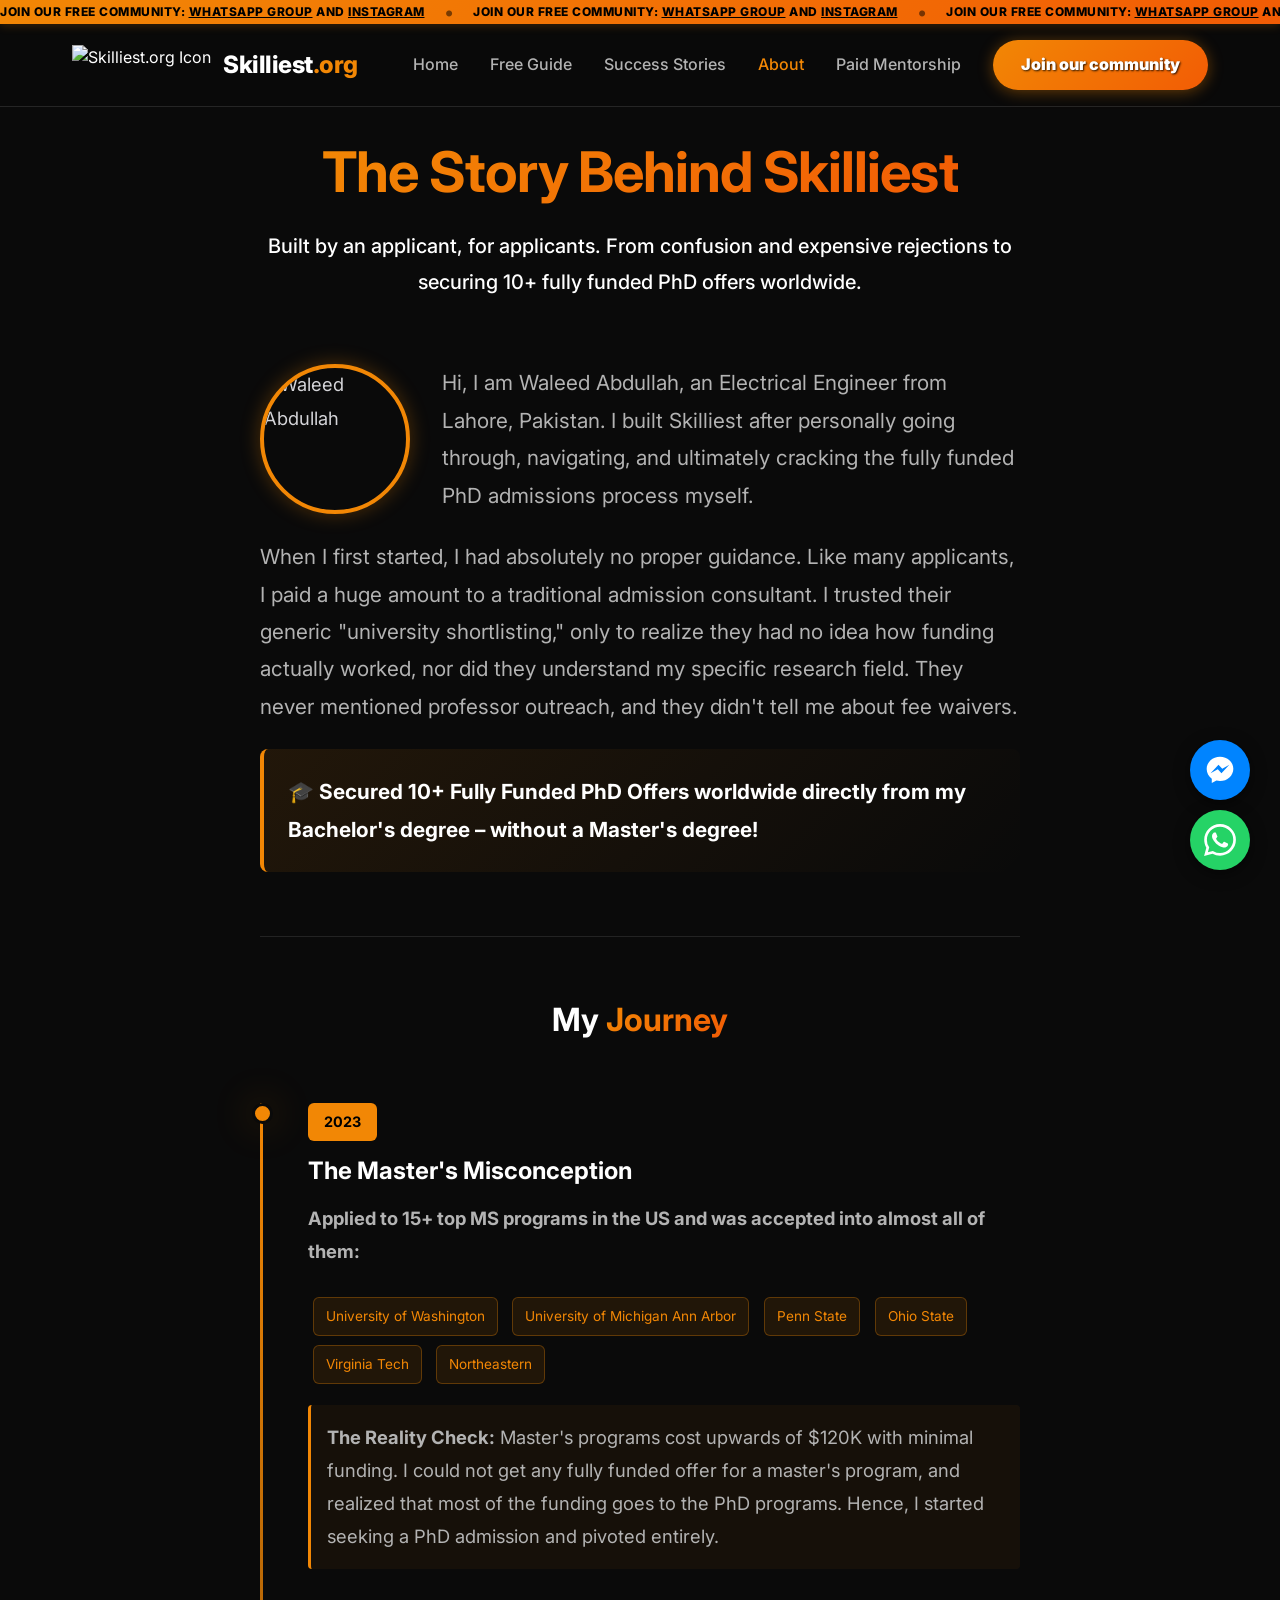
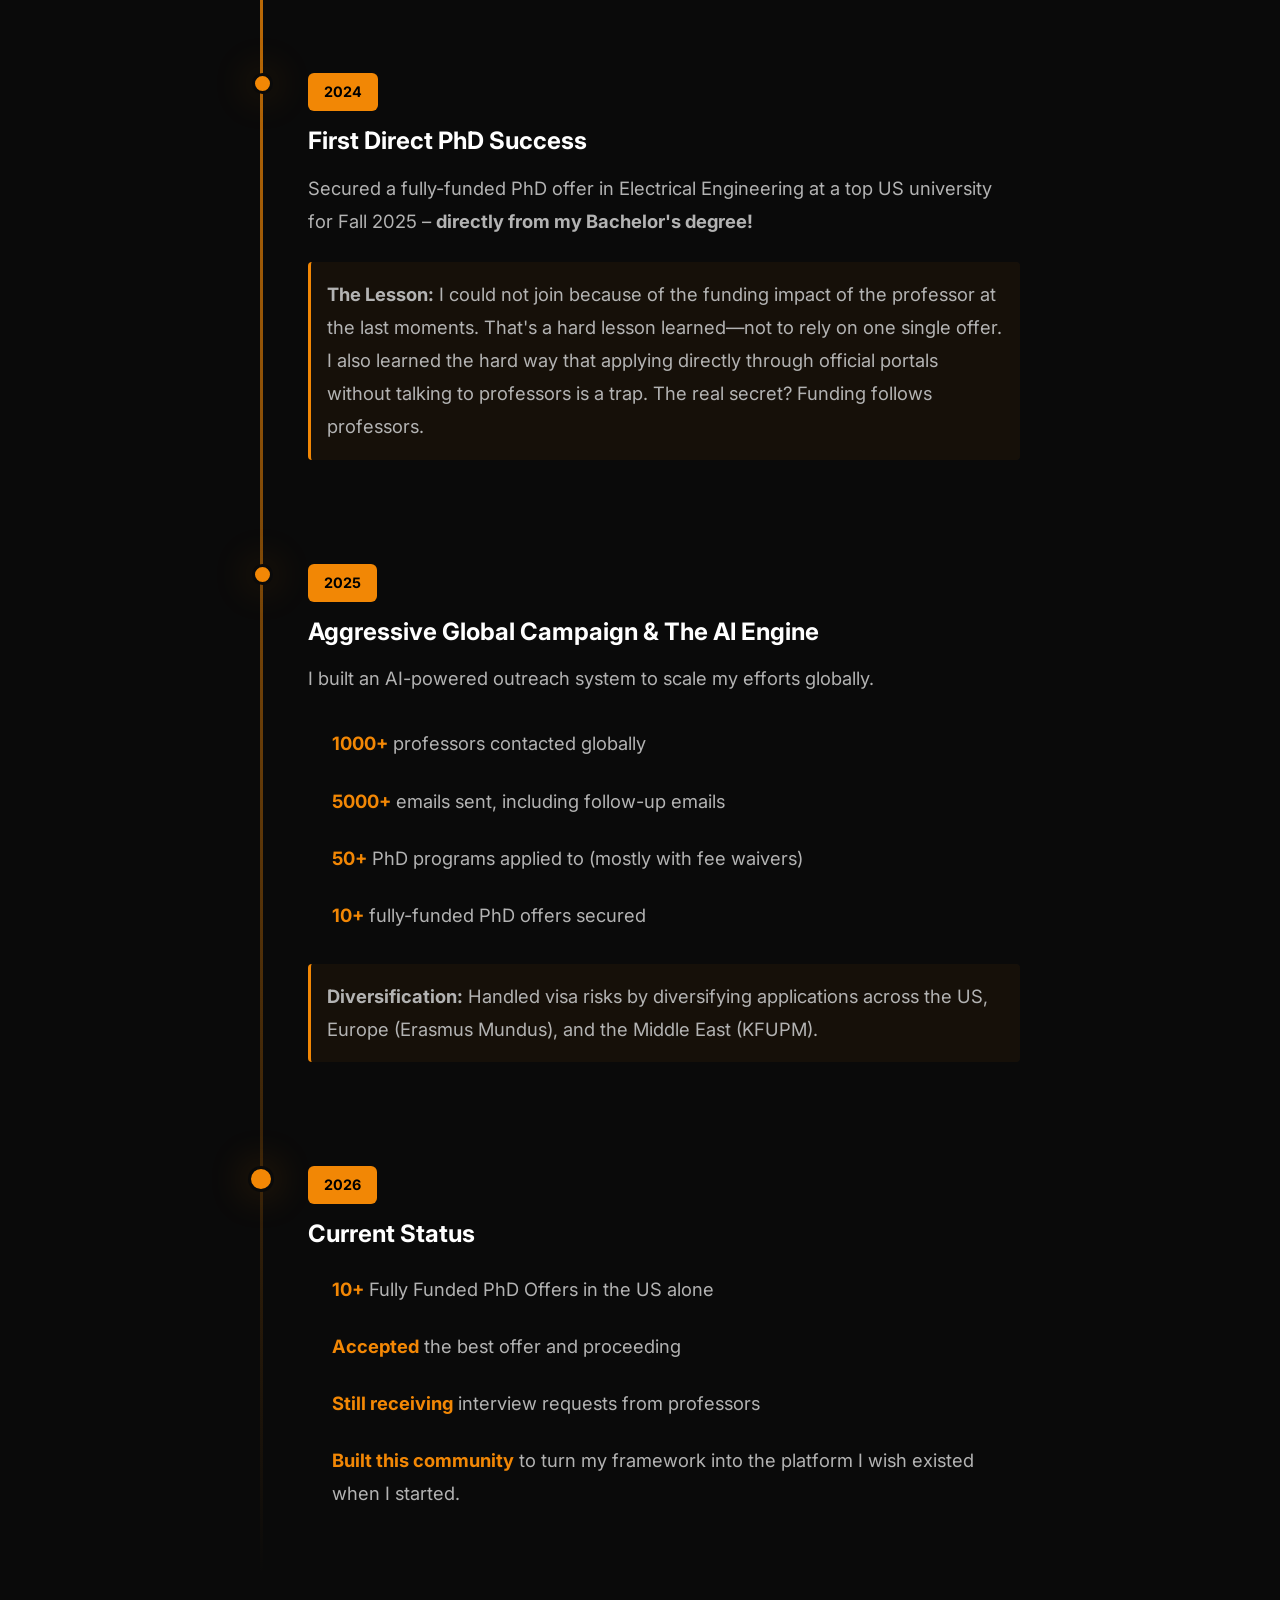
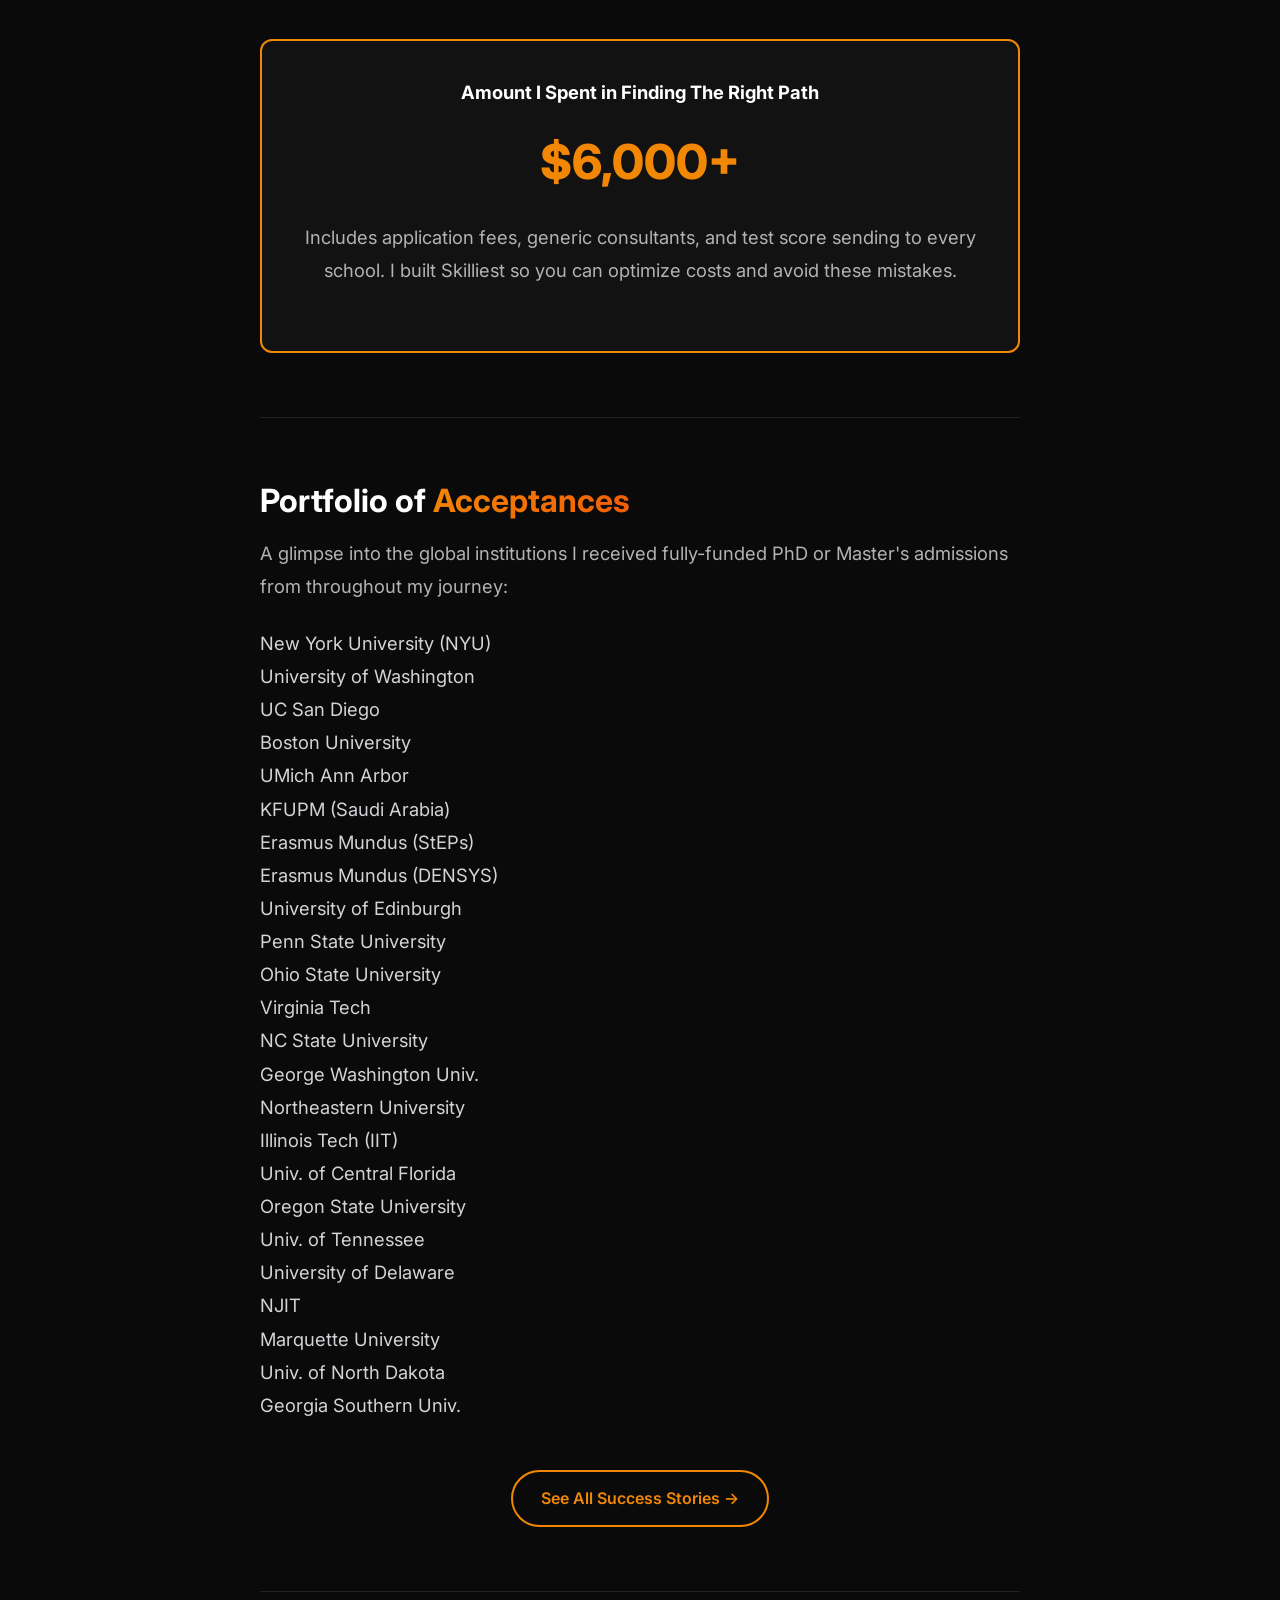
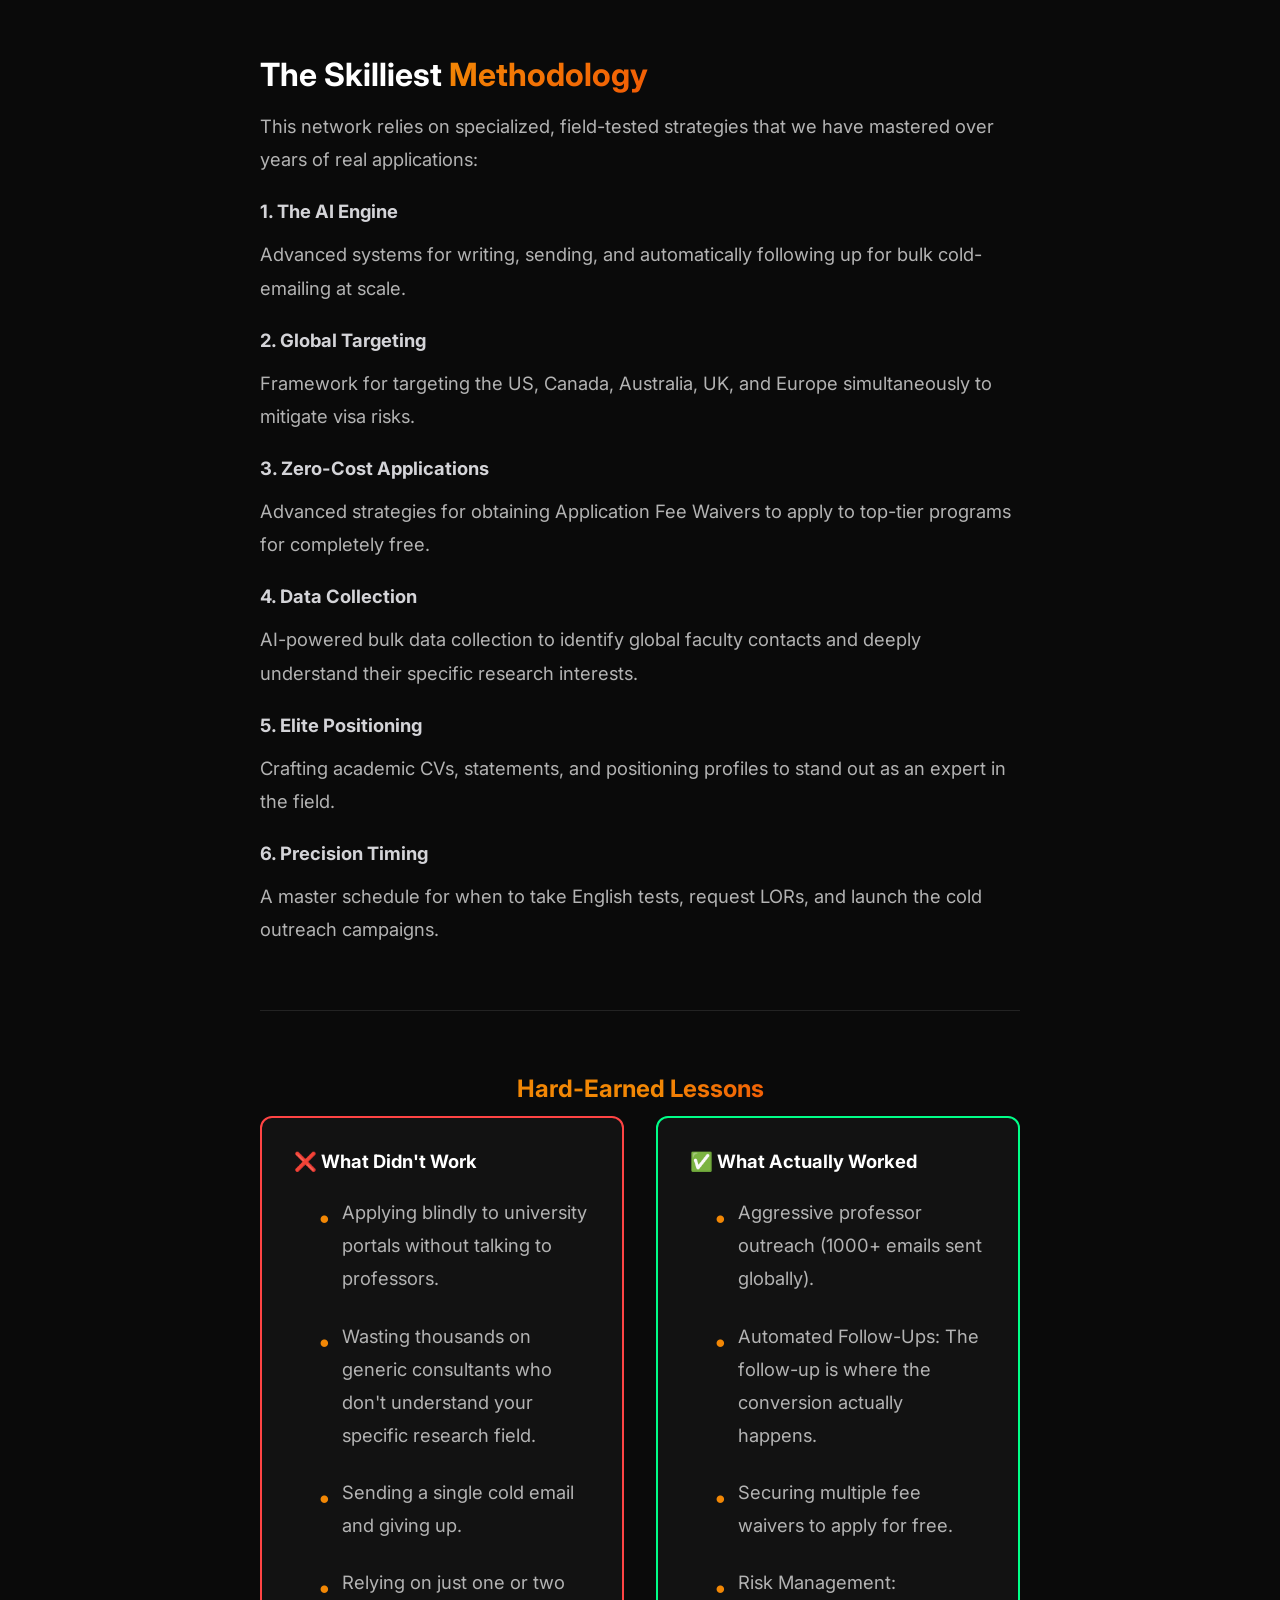
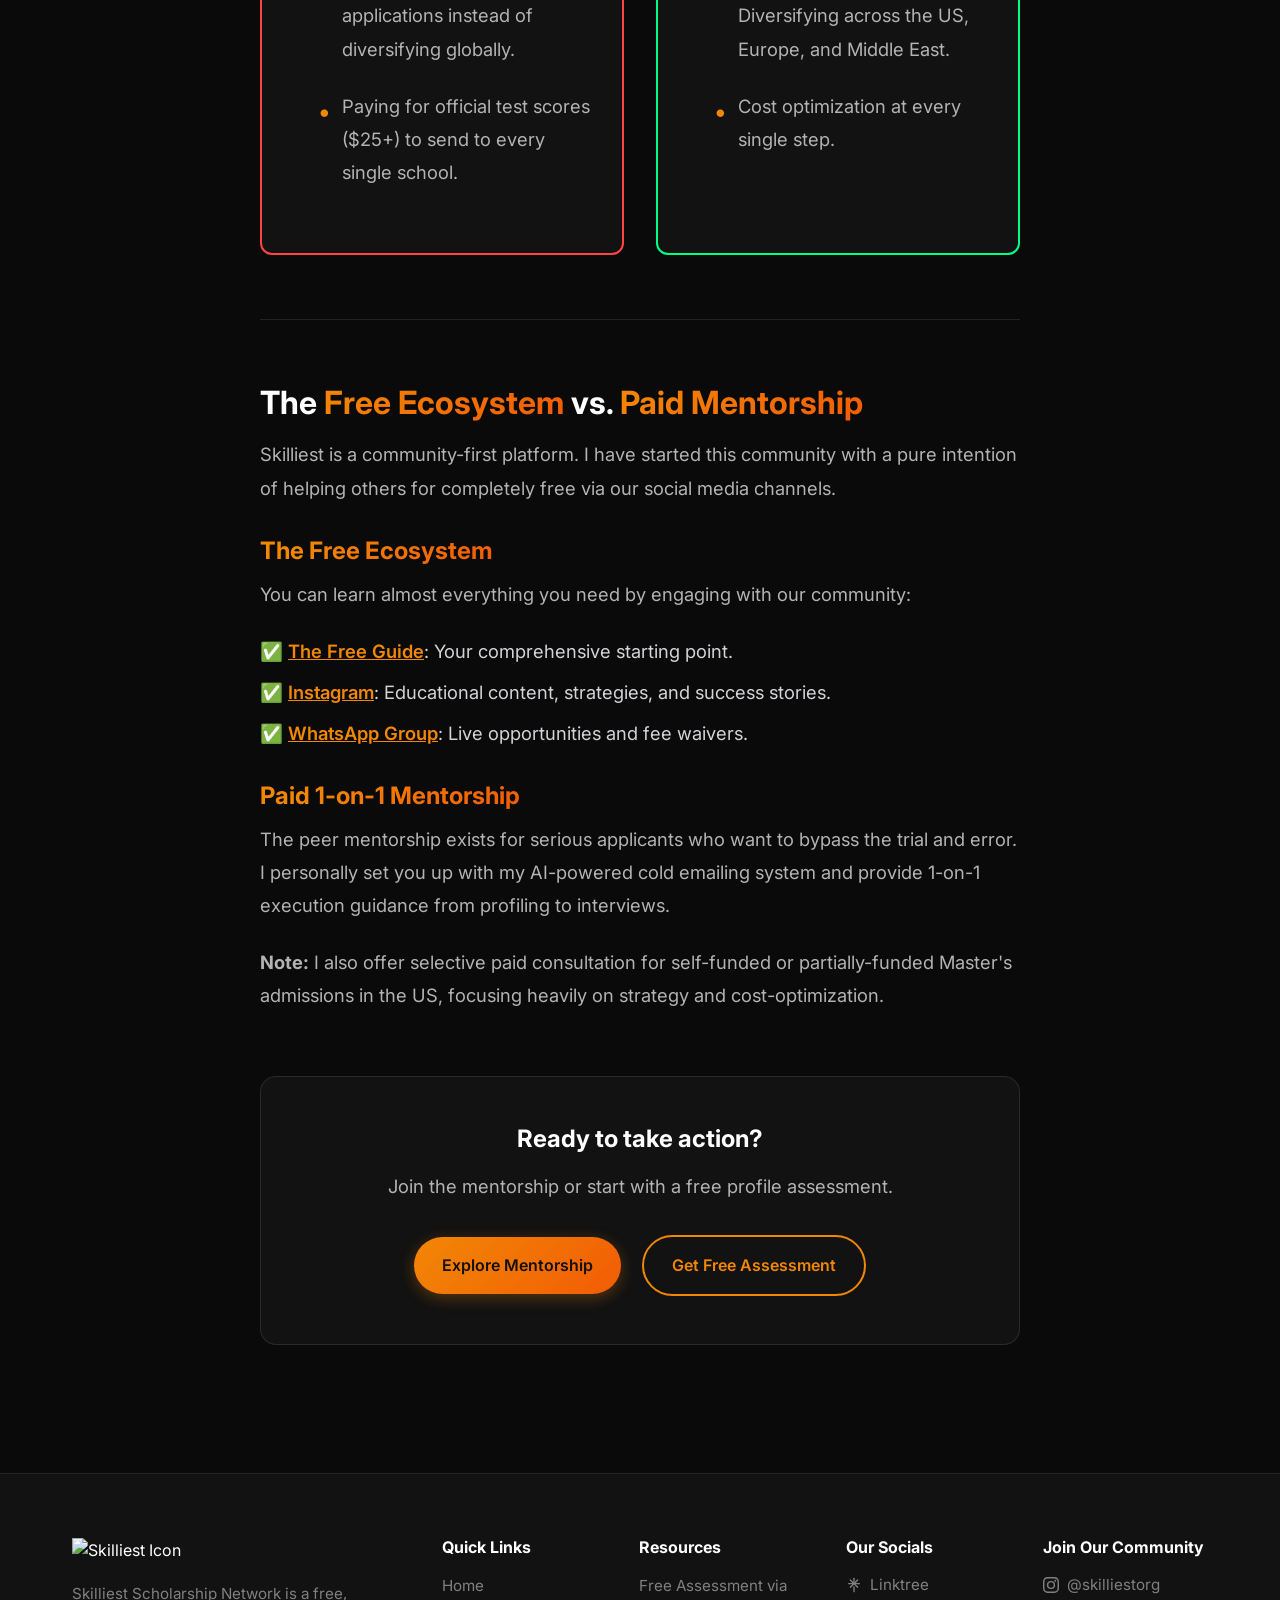
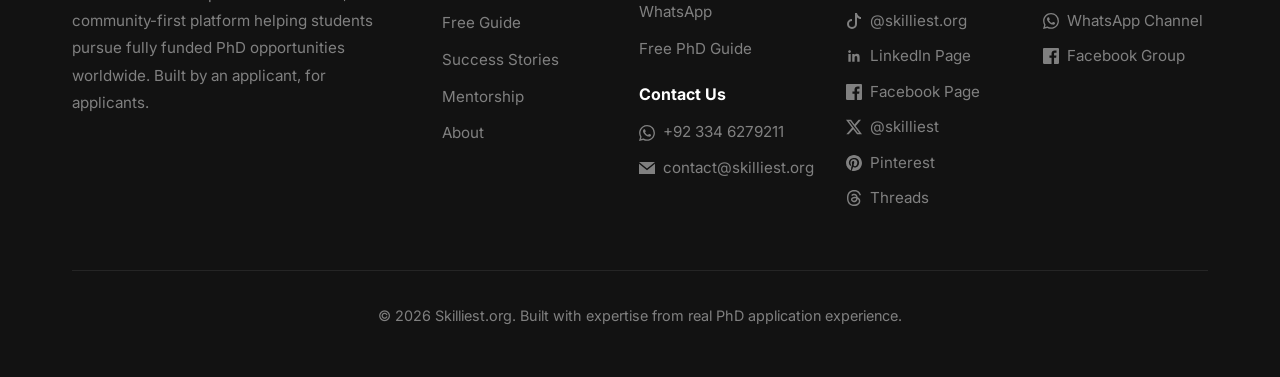
==== about.html @ d782d096 "Add files via upload" ====
﻿<!DOCTYPE html>
<html lang="en">

<head>
    <meta charset="UTF-8">
    <meta name="viewport" content="width=device-width, initial-scale=1.0">
    <meta name="description"
        content="The story behind Skilliest.org - Pakistan's #1 Free Community-First Platform for Fully Funded PhD Admissions.">
    <title>About Skilliest.org & Waleed Abdullah</title>
    <link rel="icon" type="image/png"
        href="https://res.cloudinary.com/dczbqmwzy/image/upload/v1770860254/png-logo-Icon-only-or-favicon-144x144-pixels_n61o7b.png">
    <link rel="stylesheet" href="style.css">
    <link rel="preconnect" href="https://fonts.googleapis.com">
    <link rel="preconnect" href="https://fonts.gstatic.com" crossorigin>
    <link href="https://fonts.googleapis.com/css2?family=Inter:wght@300;400;500;600;700;800&display=swap"
        rel="stylesheet">
</head>

<body>

    <div class="top-ticker">
        <div class="ticker-track">
            <div class="ticker-text">
                <span>Join our free community: <a href="https://chat.whatsapp.com/Lod19LJ96sOCDw7mRQlK85?mode=gi_t"
                        target="_blank" rel="noopener noreferrer" style="text-decoration: underline;">WhatsApp group</a>
                    and <a href="https://instagram.com/skilliestorg" target="_blank" rel="noopener noreferrer"
                        style="text-decoration: underline;">Instagram</a></span>
                <span class="separator">•</span>
            </div>
            <div class="ticker-text">
                <span>Join our free community: <a href="https://chat.whatsapp.com/Lod19LJ96sOCDw7mRQlK85?mode=gi_t"
                        target="_blank" rel="noopener noreferrer" style="text-decoration: underline;">WhatsApp group</a>
                    and <a href="https://instagram.com/skilliestorg" target="_blank" rel="noopener noreferrer"
                        style="text-decoration: underline;">Instagram</a></span>
                <span class="separator">•</span>
            </div>
            <div class="ticker-text">
                <span>Join our free community: <a href="https://chat.whatsapp.com/Lod19LJ96sOCDw7mRQlK85?mode=gi_t"
                        target="_blank" rel="noopener noreferrer" style="text-decoration: underline;">WhatsApp group</a>
                    and <a href="https://instagram.com/skilliestorg" target="_blank" rel="noopener noreferrer"
                        style="text-decoration: underline;">Instagram</a></span>
                <span class="separator">•</span>
            </div>
            <div class="ticker-text">
                <span>Join our free community: <a href="https://chat.whatsapp.com/Lod19LJ96sOCDw7mRQlK85?mode=gi_t"
                        target="_blank" rel="noopener noreferrer" style="text-decoration: underline;">WhatsApp group</a>
                    and <a href="https://instagram.com/skilliestorg" target="_blank" rel="noopener noreferrer"
                        style="text-decoration: underline;">Instagram</a></span>
                <span class="separator">•</span>
            </div>
        </div>
    </div>

    <nav class="navbar">
        <div class="container nav-container">
            <a href="index.html" class="logo-link">
                <img src="https://res.cloudinary.com/dczbqmwzy/image/upload/v1770860254/png-logo-Icon-only-or-favicon-144x144-pixels_n61o7b.png"
                    alt="Skilliest.org Icon" class="nav-logo-icon">
                <span class="logo-text">Skilliest<span class="logo-highlight">.org</span></span>
            </a>
            <div class="nav-links">
                <a href="index.html">Home</a>
                <a href="guide.html">Free Guide</a>
                <a href="success-stories.html">Success Stories</a>
                <a href="about.html" style="color: var(--primary-orange);">About</a>
                <a href="mentorship.html">Paid Mentorship</a>
                <a href="index.html#what-is-skilliest" class="btn-nav">Join our community</a>
            </div>
            <div class="mobile-menu-btn" id="mobileMenuBtn">
                <span></span>
                <span></span>
                <span></span>
            </div>
        </div>
    </nav>

    <div class="mobile-menu" id="mobileMenu">
        <a href="index.html">Home</a>
        <a href="guide.html">Free Guide</a>
        <a href="success-stories.html">Success Stories</a>
        <a href="about.html" style="color: var(--primary-orange);">About</a>
        <a href="mentorship.html">Paid Mentorship</a>
        <a href="index.html#what-is-skilliest" class="btn-primary"
            style="color: #fff; text-shadow: 1px 1px 2px rgba(0,0,0,0.8);">Join our community</a>
    </div>

    <main class="blog-layout">
        <div style="text-align: center; margin-bottom: 4rem;">
            <h1><span class="highlight-gradient">The Story Behind Skilliest</span></h1>
            <p style="font-size: 1.25rem; font-weight: 500; color: #fff; max-width: 800px; margin: 0 auto;">
                Built by an applicant, for applicants. From confusion and expensive rejections to securing 10+ fully
                funded PhD offers worldwide.
            </p>
        </div>

        <div class="founder-intro" style="display: block;">
            <div style="text-align: left; max-width: 1000px; margin: 0 auto;">
                <img src="https://res.cloudinary.com/dczbqmwzy/image/upload/v1770979446/Waleed_DPPP_iycg42.jpg"
                    alt="Waleed Abdullah"
                    style="float: left; width: 150px; height: 150px; border-radius: 50%; object-fit: cover; border: 4px solid var(--primary-orange); margin-right: 2rem; margin-bottom: 1rem; box-shadow: 0 0 20px rgba(242, 135, 5, 0.3);">
                <p class="lead-text" style="margin-top: 0;">
                    Hi, I am Waleed Abdullah, an Electrical Engineer from Lahore, Pakistan. I built Skilliest after
                    personally going through, navigating, and ultimately cracking the fully funded PhD admissions
                    process myself.
                </p>
                <div style="clear: both;"></div>
                <p class="lead-text">
                    When I first started, I had absolutely no proper guidance. Like many applicants, I paid a huge
                    amount to a traditional admission consultant. I trusted their generic "university shortlisting,"
                    only to realize they had no idea how funding actually worked, nor did they understand my specific
                    research field. They never mentioned professor outreach, and they didn't tell me about fee waivers.
                </p>
                <p class="lead-text highlight-box">
                    <strong>🎓 Secured 10+ Fully Funded PhD Offers worldwide directly from my Bachelor's degree –
                        without a Master's degree!</strong>
                </p>
            </div>
        </div>

        <hr style="border: 0; height: 1px; background: rgba(255,255,255,0.1); margin: 4rem 0;">

        <div class="founder-journey">
            <h2 style="text-align: center; margin-bottom: 3rem;">My <span class="highlight-gradient">Journey</span></h2>
            <div class="timeline">
                <div class="timeline-item">
                    <div class="timeline-year">2023</div>
                    <div class="timeline-content">
                        <h4>The Master's Misconception</h4>
                        <p><strong>Applied to 15+ top MS programs in the US and was accepted into almost all of
                                them:</strong></p>
                        <div style="margin: 1rem 0;">
                            <span class="achievement-badge">University of Washington</span>
                            <span class="achievement-badge">University of Michigan Ann Arbor</span>
                            <span class="achievement-badge">Penn State</span>
                            <span class="achievement-badge">Ohio State</span>
                            <span class="achievement-badge">Virginia Tech</span>
                            <span class="achievement-badge">Northeastern</span>
                        </div>
                        <p class="timeline-insight"><strong>The Reality Check:</strong> Master's programs cost upwards
                            of $120K with minimal funding. I could not get any fully funded offer for a master's
                            program, and realized that most of the funding goes to the PhD programs. Hence, I started
                            seeking a PhD admission and pivoted entirely.</p>
                    </div>
                </div>

                <div class="timeline-item">
                    <div class="timeline-year">2024</div>
                    <div class="timeline-content">
                        <h4>First Direct PhD Success</h4>
                        <p>Secured a fully-funded PhD offer in Electrical Engineering at a top US university for Fall
                            2025 – <strong>directly from my Bachelor's degree!</strong></p>
                        <p class="timeline-insight"><strong>The Lesson:</strong> I could not join because of the funding
                            impact of the professor at the last moments. That's a hard lesson learned—not to rely on one
                            single offer. I also learned the hard way that applying directly through official portals
                            without talking to professors is a trap. The real secret? Funding follows professors.</p>
                    </div>
                </div>

                <div class="timeline-item">
                    <div class="timeline-year">2025</div>
                    <div class="timeline-content">
                        <h4>Aggressive Global Campaign & The AI Engine</h4>
                        <p>I built an AI-powered outreach system to scale my efforts globally.</p>
                        <ul class="stats-list">
                            <li><strong>1000+</strong> professors contacted globally</li>
                            <li><strong>5000+</strong> emails sent, including follow-up emails</li>
                            <li><strong>50+</strong> PhD programs applied to (mostly with fee waivers)</li>
                            <li><strong>10+</strong> fully-funded PhD offers secured</li>
                        </ul>
                        <p class="timeline-insight"><strong>Diversification:</strong> Handled visa risks by diversifying
                            applications across the US, Europe (Erasmus Mundus), and the Middle East (KFUPM).</p>
                    </div>
                </div>

                <div class="timeline-item current">
                    <div class="timeline-year">2026</div>
                    <div class="timeline-content">
                        <h4>Current Status</h4>
                        <ul class="stats-list">
                            <li><strong>10+</strong> Fully Funded PhD Offers in the US alone</li>
                            <li><strong>Accepted</strong> the best offer and proceeding</li>
                            <li><strong>Still receiving</strong> interview requests from professors</li>
                            <li><strong>Built this community</strong> to turn my framework into the platform I wish
                                existed
                                when I started.</li>
                        </ul>
                    </div>
                </div>
            </div>

            <div class="founder-investment">
                <div class="investment-box">
                    <h4>Amount I Spent in Finding The Right Path</h4>
                    <div class="investment-amount">$6,000+</div>
                    <p>Includes application fees, generic consultants, and test score sending to every school. I built
                        Skilliest so you can optimize costs and avoid these mistakes.</p>
                </div>
            </div>
        </div>

        <hr style="border: 0; height: 1px; background: rgba(255,255,255,0.1); margin: 4rem 0;">

        <h2>Portfolio of <span class="highlight-gradient">Acceptances</span></h2>
        <p>A glimpse into the global institutions I received fully-funded PhD or Master's admissions from throughout my
            journey:</p>
        <div class="acceptances-grid">
            <div class="acceptance-item">New York University (NYU)</div>
            <div class="acceptance-item">University of Washington</div>
            <div class="acceptance-item">UC San Diego</div>
            <div class="acceptance-item">Boston University</div>
            <div class="acceptance-item">UMich Ann Arbor</div>
            <div class="acceptance-item">KFUPM (Saudi Arabia)</div>
            <div class="acceptance-item">Erasmus Mundus (StEPs)</div>
            <div class="acceptance-item">Erasmus Mundus (DENSYS)</div>
            <div class="acceptance-item">University of Edinburgh</div>
            <div class="acceptance-item">Penn State University</div>
            <div class="acceptance-item">Ohio State University</div>
            <div class="acceptance-item">Virginia Tech</div>
            <div class="acceptance-item">NC State University</div>
            <div class="acceptance-item">George Washington Univ.</div>
            <div class="acceptance-item">Northeastern University</div>
            <div class="acceptance-item">Illinois Tech (IIT)</div>
            <div class="acceptance-item">Univ. of Central Florida</div>
            <div class="acceptance-item">Oregon State University</div>
            <div class="acceptance-item">Univ. of Tennessee</div>
            <div class="acceptance-item">University of Delaware</div>
            <div class="acceptance-item">NJIT</div>
            <div class="acceptance-item">Marquette University</div>
            <div class="acceptance-item">Univ. of North Dakota</div>
            <div class="acceptance-item">Georgia Southern Univ.</div>
        </div>
        <div style="text-align: center; margin-top: 3rem;">
            <a href="success-stories.html" class="btn-secondary btn-large">See All Success Stories &rarr;</a>
        </div>

        <hr style="border: 0; height: 1px; background: rgba(255,255,255,0.1); margin: 4rem 0;">

        <h2>The Skilliest <span class="highlight-gradient">Methodology</span></h2>
        <p>This network relies on specialized, field-tested strategies that we have mastered over years of real
            applications:</p>

        <div class="methodology-grid">
            <div class="method-card">
                <h4>1. The AI Engine</h4>
                <p>Advanced systems for writing, sending, and automatically following up for bulk cold-emailing at
                    scale.</p>
            </div>
            <div class="method-card">
                <h4>2. Global Targeting</h4>
                <p>Framework for targeting the US, Canada, Australia, UK, and Europe simultaneously to mitigate visa
                    risks.</p>
            </div>
            <div class="method-card">
                <h4>3. Zero-Cost Applications</h4>
                <p>Advanced strategies for obtaining Application Fee Waivers to apply to top-tier programs for
                    completely free.</p>
            </div>
            <div class="method-card">
                <h4>4. Data Collection</h4>
                <p>AI-powered bulk data collection to identify global faculty contacts and deeply understand their
                    specific research interests.</p>
            </div>
            <div class="method-card">
                <h4>5. Elite Positioning</h4>
                <p>Crafting academic CVs, statements, and positioning profiles to stand out as an expert in the field.
                </p>
            </div>
            <div class="method-card">
                <h4>6. Precision Timing</h4>
                <p>A master schedule for when to take English tests, request LORs, and launch the cold outreach
                    campaigns.</p>
            </div>
        </div>

        <hr style="border: 0; height: 1px; background: rgba(255,255,255,0.1); margin: 4rem 0;">

        <div class="founder-lessons">
            <h3>Hard-Earned <span class="highlight-gradient">Lessons</span></h3>
            <div class="lesson-grid">
                <div class="lesson-card">
                    <h4>❌ What Didn't Work</h4>
                    <ul>
                        <li>Applying blindly to university portals without talking to professors.</li>
                        <li>Wasting thousands on generic consultants who don't understand your specific research field.
                        </li>
                        <li>Sending a single cold email and giving up.</li>
                        <li>Relying on just one or two applications instead of diversifying globally.</li>
                        <li>Paying for official test scores ($25+) to send to every single school.</li>
                    </ul>
                </div>
                <div class="lesson-card success">
                    <h4>✅ What Actually Worked</h4>
                    <ul>
                        <li>Aggressive professor outreach (1000+ emails sent globally).</li>
                        <li>Automated Follow-Ups: The follow-up is where the conversion actually happens.</li>
                        <li>Securing multiple fee waivers to apply for free.</li>
                        <li>Risk Management: Diversifying across the US, Europe, and Middle East.</li>
                        <li>Cost optimization at every single step.</li>
                    </ul>
                </div>
            </div>
        </div>

        <hr style="border: 0; height: 1px; background: rgba(255,255,255,0.1); margin: 4rem 0;">

        <h2>The <span class="highlight-gradient">Free Ecosystem</span> vs. <span class="highlight-gradient">Paid
                Mentorship</span></h2>
        <p>Skilliest is a community-first platform. I have started this community with a pure intention of helping
            others for completely free via our social media channels.</p>

        <div style="margin-top: 2rem;">
            <h3>The <span class="highlight-gradient">Free Ecosystem</span></h3>
            <p>You can learn almost everything you need by engaging with our community:</p>
            <ul style="list-style: none; margin-bottom: 2rem; padding-left: 0;">
                <li style="margin-bottom: 0.5rem;">✅ <a href="guide.html" class="bullet-link">The Free Guide</a>: Your
                    comprehensive starting point.</li>
                <li style="margin-bottom: 0.5rem;">✅ <a href="https://instagram.com/skilliestorg" target="_blank"
                        class="bullet-link">Instagram</a>: Educational content, strategies, and success stories.</li>
                <li style="margin-bottom: 0.5rem;">✅ <a
                        href="https://chat.whatsapp.com/Lod19LJ96sOCDw7mRQlK85?mode=gi_t" target="_blank"
                        class="bullet-link">WhatsApp Group</a>: Live opportunities and fee waivers.</li>
            </ul>


            <h3>Paid <span class="highlight-gradient">1-on-1 Mentorship</span></h3>
            <p>The peer mentorship exists for serious applicants who want to bypass the trial and error. I personally
                set you up with my AI-powered cold emailing system and provide 1-on-1 execution guidance from profiling
                to interviews.</p>
            <p><strong>Note:</strong> I also offer selective paid consultation for self-funded or partially-funded
                Master's admissions in the US, focusing heavily on strategy and cost-optimization.</p>
        </div>

        <div class="blog-cta-box"
            style="text-align: center; margin-top: 4rem; padding: 3rem; background: var(--bg-card); border-radius: 16px; border: 1px solid rgba(255,255,255,0.1);">
            <h3 style="margin-bottom: 1rem;">Ready to take action?</h3>
            <p style="margin-bottom: 2rem; color: var(--text-secondary);">Join the mentorship or start with a free
                profile assessment.</p>
            <div>
                <a href="mentorship.html" class="btn-primary" style="margin-right: 1rem; padding: 14px 28px;">Explore
                    Mentorship</a>
                <a href="https://api.whatsapp.com/send/?phone=923346279211" target="_blank" class="btn-secondary"
                    style="padding: 14px 28px;">Get Free Assessment</a>
            </div>
        </div>
    </main>

    <footer class="footer">
        <div class="container">
            <div class="footer-content">
                <div class="footer-brand">
                    <img src="https://res.cloudinary.com/dczbqmwzy/image/upload/v1770860256/PNG-logo-icon-only-8000x8000_pixels_qpnney.png"
                        alt="Skilliest Icon" class="footer-logo-icon">
                    <p>Skilliest Scholarship Network is a free, community-first platform helping students pursue fully
                        funded PhD opportunities worldwide. Built by an applicant, for applicants.</p>
                </div>
                <div class="footer-links">
                    <div class="footer-column">
                        <h4>Quick Links</h4>
                        <ul>
                            <li><a href="index.html">Home</a></li>
                            <li><a href="guide.html">Free Guide</a></li>
                            <li><a href="success-stories.html">Success Stories</a></li>
                            <li><a href="mentorship.html">Mentorship</a></li>
                            <li><a href="about.html">About</a></li>
                        </ul>
                    </div>
                    <div class="footer-column">
                        <h4>Resources</h4>
                        <ul>
                            <li><a href="https://api.whatsapp.com/send/?phone=923346279211" target="_blank">Free
                                    Assessment via WhatsApp</a></li>
                            <li><a href="guide.html">Free PhD Guide</a></li>
                        </ul>

                        <h4 id="contact" style="margin-top: 1.5rem;">Contact Us</h4>
                        <ul class="social-text-links">
                            <li><a href="https://api.whatsapp.com/send/?phone=923346279211" target="_blank"><svg
                                        viewBox="0 0 24 24" width="16" height="16" fill="currentColor">
                                        <path
                                            d="M17.472 14.382c-.297-.149-1.758-.867-2.03-.967-.273-.099-.471-.148-.67.15-.197.297-.767.966-.94 1.164-.173.199-.347.223-.644.075-.297-.15-1.255-.463-2.39-1.475-.883-.788-1.48-1.761-1.653-2.059-.173-.297-.018-.458.13-.606.134-.133.298-.347.446-.52.149-.174.198-.298.298-.497.099-.198.05-.371-.025-.52-.075-.149-.669-1.612-.916-2.207-.242-.579-.487-.5-.669-.51-.173-.008-.371-.01-.57-.01-.198 0-.52.074-.792.372-.272.297-1.04 1.016-1.04 2.479 0 1.462 1.065 2.875 1.213 3.074.149.198 2.096 3.2 5.077 4.487.709.306 1.262.489 1.694.625.712.227 1.36.195 1.871.118.571-.085 1.758-.719 2.006-1.413.248-.694.248-1.289.173-1.413-.074-.124-.272-.198-.57-.347m-5.421 7.403h-.004a9.87 9.87 0 01-5.031-1.378l-.361-.214-3.741.982.998-3.648-.235-.374a9.86 9.86 0 01-1.51-5.26c.001-5.45 4.436-9.884 9.888-9.884 2.64 0 5.122 1.03 6.988 2.898a9.825 9.825 0 012.893 6.994c-.003 5.45-4.437 9.884-9.885 9.884m8.413-18.297A11.815 11.815 0 0012.05 0C5.495 0 .16 5.335.157 11.892c0 2.096.547 4.142 1.588 5.945L.057 24l6.305-1.654a11.882 11.882 0 005.683 1.448h.005c6.554 0 11.89-5.335 11.893-11.893a11.821 11.821 0 00-3.48-8.413Z" />
                                    </svg>+92 334 6279211</a></li>
                            <li><a href="mailto:contact@skilliest.org"><svg viewBox="0 0 24 24" width="16" height="16"
                                        fill="currentColor">
                                        <path
                                            d="M12 12.713l-11.985-9.713h23.97l-11.985 9.713zm0 2.574l-12-9.725v15.438h24v-15.438l-12 9.725z" />
                                    </svg> contact@skilliest.org</a></li>
                        </ul>
                    </div>
                    <div class="footer-column">
                        <h4>Our Socials</h4>
                        <ul class="social-text-links">
                            <li><a href="https://linktr.ee/skilliest" target="_blank"><svg
                                        xmlns="http://www.w3.org/2000/svg" width="16" height="16" viewBox="0 0 24 24"
                                        fill="none" stroke="currentColor" stroke-width="2" stroke-linecap="round"
                                        stroke-linejoin="round">
                                        <path d="M4 10h16" />
                                        <path d="M6.5 4.5l11 11" />
                                        <path d="M6.5 15.5l11 -11" />
                                        <path d="M12 10v-8" />
                                        <path d="M12 15v7" />
                                    </svg> Linktree</a></li>
                            <li><a href="https://tiktok.com/@skilliest.org" target="_blank"><svg
                                        xmlns="http://www.w3.org/2000/svg" viewBox="0 0 16 16" width="16" height="16"
                                        fill="currentColor">
                                        <path
                                            d="M9 0h1.98c.144.715.54 1.617 1.235 2.512C12.895 3.389 13.797 4 15 4v2c-1.753 0-3.07-.814-4-1.829V11a5 5 0 1 1-5-5v2a3 3 0 1 0 3 3z" />
                                    </svg> @skilliest.org</a></li>
                            <li><a href="https://linkedin.com/company/skilliest-ai" target="_blank"><svg
                                        viewBox="0 0 24 24" width="16" height="16" fill="currentColor">
                                        <path
                                            d="M20.447 20.452h-3.554v-5.569c0-1.328-.027-3.037-1.852-3.037-1.853 0-2.136 1.445-2.136 2.939v5.667H9.351V9h3.414v1.561h.046c.477-.9 1.637-1.85 3.37-1.85 3.601 0 4.267 2.37 4.267 5.455v6.286zM5.337 7.433c-1.144 0-2.063-.926-2.063-2.065 0-1.138.92-2.063 2.063-2.063 1.14 0 2.064.925 2.064 2.063 0 1.139-.925 2.065-2.064 2.065zm1.782 13.019H3.555V9h3.564v11.452zM22.225 0H1.771C.792 0 .774 0 1.729v20.542C0 23.227.792 24 1.771 24h20.451C23.2 24 24 23.227 24 22.271V1.729C24 .774 23.2 0 22.222 0h.003z" />
                                    </svg> LinkedIn Page</a></li>
                            <li><a href="https://www.facebook.com/skilliest.org" target="_blank"><svg
                                        viewBox="0 0 24 24" width="16" height="16" fill="currentColor">
                                        <path
                                            d="M22.675 0h-21.35C.597 0 0 .597 0 1.325v21.351C0 23.403.597 24 1.325 24H12.82v-9.294H9.692v-3.622h3.128V8.413c0-3.1 1.893-4.788 4.659-4.788 1.325 0 2.463.099 2.795.143v3.24l-1.918.001c-1.504 0-1.795.715-1.795 1.763v2.313h3.587l-.467 3.622h-3.12V24h6.116c.73 0 1.323-.597 1.323-1.324V1.325C24 .597 23.403 0 22.675 0z" />
                                    </svg> Facebook Page</a></li>
                            <li><a href="https://x.com/skilliest" target="_blank"><svg viewBox="0 0 24 24" width="16"
                                        height="16" fill="currentColor">
                                        <path
                                            d="M18.901 1.153h3.68l-8.04 9.19L24 22.846h-7.406l-5.8-7.584-6.638 7.584H.474l8.6-9.83L0 1.154h7.594l5.243 6.932ZM17.61 20.644h2.039L6.486 3.24H4.298Z" />
                                    </svg> @skilliest</a></li>
                            <li><a href="https://www.pinterest.com/skilliest/" target="_blank"><svg viewBox="0 0 24 24"
                                        width="16" height="16" fill="currentColor">
                                        <path
                                            d="M12.017 0C5.396 0 .029 5.367.029 11.987c0 5.079 3.158 9.417 7.618 11.162-.105-.949-.199-2.403.041-3.439.219-.937 1.406-5.957 1.406-5.957s-.359-.72-.359-1.781c0-1.663.967-2.911 2.168-2.911 1.024 0 1.518.769 1.518 1.688 0 1.029-.653 2.567-.992 3.992-.285 1.193.6 2.165 1.775 2.165 2.128 0 3.768-2.245 3.768-5.487 0-2.861-2.063-4.869-5.008-4.869-3.41 0-5.409 2.562-5.409 5.199 0 1.033.394 2.143.889 2.741.099.12.112.225.085.345-.09.375-.293 1.199-.334 1.363-.053.225-.172.271-.401.165-1.495-.69-2.433-2.878-2.433-4.646 0-3.776 2.748-7.252 7.951-7.252 4.163 0 7.39 2.967 7.39 6.923 0 4.135-2.607 7.462-6.233 7.462-1.214 0-2.354-.629-2.758-1.379l-.749 2.848c-.269 1.045-1.004 2.352-1.498 3.146 1.123.345 2.306.535 3.55.535 6.607 0 11.985-5.365 11.985-11.987C23.97 5.367 18.624 0 12.017 0z" />
                                    </svg> Pinterest</a></li>
                            <li><a href="https://www.threads.net/@skilliestorg" target="_blank"><svg viewBox="0 0 16 16"
                                        width="16" height="16" fill="currentColor">
                                        <path
                                            d="M6.321 6.016c-.27-.18-1.166-.802-1.166-.802.756-1.081 1.753-1.502 3.132-1.502.975 0 1.803.327 2.394.948s.928 1.509 1.005 2.644q.492.207.905.484c1.109.745 1.719 1.86 1.719 3.137 0 2.716-2.226 5.075-6.256 5.075C4.594 16 1 13.987 1 7.994 1 2.034 4.482 0 8.044 0 9.69 0 13.55.243 15 5.036l-1.36.353C12.516 1.974 10.163 1.43 8.006 1.43c-3.565 0-5.582 2.171-5.582 6.79 0 4.143 2.254 6.343 5.63 6.343 2.777 0 4.847-1.443 4.847-3.556 0-1.438-1.208-2.127-1.27-2.127-.236 1.234-.868 3.31-3.644 3.31-1.618 0-3.013-1.118-3.013-2.582 0-2.09 1.984-2.847 3.55-2.847.586 0 1.294.04 1.663.114 0-.637-.54-1.728-1.9-1.728-1.25 0-1.566.405-1.967.868ZM8.716 8.19c-2.04 0-2.304.87-2.304 1.416 0 .878 1.043 1.168 1.6 1.168 1.02 0 2.067-.282 2.232-2.423a6.2 6.2 0 0 0-1.528-.161" />
                                    </svg> Threads</a></li>
                        </ul>
                    </div>
                    <div class="footer-column">
                        <h4>Join Our Community</h4>

                        <ul class="social-text-links">
                            <li><a href="https://instagram.com/skilliestorg" target="_blank"><svg viewBox="0 0 24 24"
                                        width="16" height="16" fill="currentColor">
                                        <path
                                            d="M12 2.163c3.204 0 3.584.012 4.85.07 3.252.148 4.771 1.691 4.919 4.919.058 1.265.069 1.645.069 4.849 0 3.205-.012 3.584-.069 4.849-.149 3.225-1.664 4.771-4.919 4.919-1.266.058-1.644.07-4.85.07-3.204 0-3.584-.012-4.849-.07-3.26-.149-4.771-1.699-4.919-4.92-.058-1.265-.07-1.644-.07-4.849 0-3.204.013-3.583.07-4.849.149-3.227 1.664-4.771 4.919-4.919 1.266-.057 1.645-.069 4.849-.069zM12 0C8.741 0 8.333.014 7.053.072 2.695.272.273 2.69.073 7.052.014 8.333 0 8.741 0 12c0 3.259.014 3.668.072 4.948.2 4.358 2.618 6.78 6.98 6.98 1.281.058 1.689.072 4.948.072 3.259 0 3.668-.014 4.948-.072 4.354-.2 6.782-2.618 6.979-6.98.059-1.28.073-1.689.073-4.948 0-3.259-.014-3.667-.072-4.947-.196-4.354-2.617-6.78-6.979-6.98C15.668.014 15.259 0 12 0zm0 5.838a6.162 6.162 0 100 12.324 6.162 6.162 0 000-12.324zM12 16a4 4 0 110-8 4 4 0 010 8zm6.406-11.845a1.44 1.44 0 100 2.881 1.44 1.44 0 000-2.881z" />
                                    </svg> @skilliestorg</a></li>
                            <li><a href="https://chat.whatsapp.com/Lod19LJ96sOCDw7mRQlK85?mode=gi_t"
                                    target="_blank"><svg viewBox="0 0 24 24" width="16" height="16" fill="currentColor">
                                        <path
                                            d="M17.472 14.382c-.297-.149-1.758-.867-2.03-.967-.273-.099-.471-.148-.67.15-.197.297-.767.966-.94 1.164-.173.199-.347.223-.644.075-.297-.15-1.255-.463-2.39-1.475-.883-.788-1.48-1.761-1.653-2.059-.173-.297-.018-.458.13-.606.134-.133.298-.347.446-.52.149-.174.198-.298.298-.497.099-.198.05-.371-.025-.52-.075-.149-.669-1.612-.916-2.207-.242-.579-.487-.5-.669-.51-.173-.008-.371-.01-.57-.01-.198 0-.52.074-.792.372-.272.297-1.04 1.016-1.04 2.479 0 1.462 1.065 2.875 1.213 3.074.149.198 2.096 3.2 5.077 4.487.709.306 1.262.489 1.694.625.712.227 1.36.195 1.871.118.571-.085 1.758-.719 2.006-1.413.248-.694.248-1.289.173-1.413-.074-.124-.272-.198-.57-.347m-5.421 7.403h-.004a9.87 9.87 0 01-5.031-1.378l-.361-.214-3.741.982.998-3.648-.235-.374a9.86 9.86 0 01-1.51-5.26c.001-5.45 4.436-9.884 9.888-9.884 2.64 0 5.122 1.03 6.988 2.898a9.825 9.825 0 012.893 6.994c-.003 5.45-4.437 9.884-9.885 9.884m8.413-18.297A11.815 11.815 0 0012.05 0C5.495 0 .16 5.335.157 11.892c0 2.096.547 4.142 1.588 5.945L.057 24l6.305-1.654a11.882 11.882 0 005.683 1.448h.005c6.554 0 11.89-5.335 11.893-11.893a11.821 11.821 0 00-3.48-8.413Z" />
                                    </svg> WhatsApp Channel</a></li>
                            <li><a href="https://facebook.com/groups/783485150915176" target="_blank"><svg
                                        viewBox="0 0 24 24" width="16" height="16" fill="currentColor">
                                        <path
                                            d="M22.675 0h-21.35C.597 0 0 .597 0 1.325v21.351C0 23.403.597 24 1.325 24H12.82v-9.294H9.692v-3.622h3.128V8.413c0-3.1 1.893-4.788 4.659-4.788 1.325 0 2.463.099 2.795.143v3.24l-1.918.001c-1.504 0-1.795.715-1.795 1.763v2.313h3.587l-.467 3.622h-3.12V24h6.116c.73 0 1.323-.597 1.323-1.324V1.325C24 .597 23.403 0 22.675 0z" />
                                    </svg> Facebook Group</a></li>
                        </ul>
                    </div>
                </div>
            </div>
            <div class="footer-bottom">
                <p>&copy; 2026 Skilliest.org. Built with expertise from real PhD application experience.</p>
            </div>
        </div>
    </footer>

    <a href="https://m.me/skilliest.org" target="_blank" class="floating-btn messenger-btn"
        aria-label="Message on Messenger">
        <svg xmlns="http://www.w3.org/2000/svg" viewBox="0 0 24 24">
            <path
                d="M12 2C6.477 2 2 6.145 2 11.259c0 2.915 1.5 5.51 3.834 7.237v3.297l3.504-1.921c.846.236 1.737.361 2.662.361 5.523 0 10-4.145 10-9.259S17.523 2 12 2zm1.093 12.394l-2.76-2.95-5.385 2.95 5.922-6.286 2.822 2.95 5.321-2.95-5.92 6.286z" />
        </svg>
    </a>
    <a href="https://api.whatsapp.com/send/?phone=923346279211" target="_blank" class="floating-btn whatsapp-btn"
        aria-label="Message on WhatsApp">
        <svg xmlns="http://www.w3.org/2000/svg" viewBox="0 0 24 24">
            <path
                d="M17.472 14.382c-.297-.149-1.758-.867-2.03-.967-.273-.099-.471-.148-.67.15-.197.297-.767.966-.94 1.164-.173.199-.347.223-.644.075-.297-.15-1.255-.463-2.39-1.475-.883-.788-1.48-1.761-1.653-2.059-.173-.297-.018-.458.13-.606.134-.133.298-.347.446-.52.149-.174.198-.298.298-.497.099-.198.05-.371-.025-.52-.075-.149-.669-1.612-.916-2.207-.242-.579-.487-.5-.669-.51-.173-.008-.371-.01-.57-.01-.198 0-.52.074-.792.372-.272.297-1.04 1.016-1.04 2.479 0 1.462 1.065 2.875 1.213 3.074.149.198 2.096 3.2 5.077 4.487.709.306 1.262.489 1.694.625.712.227 1.36.195 1.871.118.571-.085 1.758-.719 2.006-1.413.248-.694.248-1.289.173-1.413-.074-.124-.272-.198-.57-.347m-5.421 7.403h-.004a9.87 9.87 0 01-5.031-1.378l-.361-.214-3.741.982.998-3.648-.235-.374a9.86 9.86 0 01-1.51-5.26c.001-5.45 4.436-9.884 9.888-9.884 2.64 0 5.122 1.03 6.988 2.898a9.825 9.825 0 012.893 6.994c-.003 5.45-4.437 9.884-9.885 9.884m8.413-18.297A11.815 11.815 0 0012.05 0C5.495 0 .16 5.335.157 11.892c0 2.096.547 4.142 1.588 5.945L.057 24l6.305-1.654a11.882 11.882 0 005.683 1.448h.005c6.554 0 11.89-5.335 11.893-11.893a11.821 11.821 0 00-3.48-8.413Z" />
        </svg>
    </a>

    <script src="script.js"></script>
</body>

</html>
---- style.css ----
﻿/* ===================================
   Skilliest.org - Global Styles
   Dark Theme with Orange Branding
   =================================== */

/* ===== CSS Variables ===== */
:root {
    --primary-orange: #f28705;
    --secondary-orange-1: #f25c05;
    --secondary-orange-2: #f24405;
    --black: #000000;
    --white: #ffffff;

    --bg-dark: #0a0a0a;
    --bg-card: #121212;
    --bg-card-hover: #1a1a1a;
    --text-primary: #ffffff;
    --text-secondary: #b3b3b3;
    --text-muted: #808080;
    --border-color: #252525;

    --gradient-orange: linear-gradient(135deg, var(--primary-orange), var(--secondary-orange-1));
    --gradient-dark: linear-gradient(180deg, rgba(242, 135, 5, 0.1) 0%, transparent 100%);
    --glow-orange: 0 0 40px rgba(242, 135, 5, 0.3);
    --glow-orange-strong: 0 0 60px rgba(242, 135, 5, 0.5);

    --container-max: 1200px;
    --section-padding: 100px 0;
    --section-padding-mobile: 60px 0;

    --font-main: 'Inter', -apple-system, BlinkMacSystemFont, 'Segoe UI', sans-serif;
}

/* ===== Reset & Base ===== */
* { margin: 0; padding: 0; box-sizing: border-box; }
html { scroll-behavior: smooth; }
body {
    font-family: var(--font-main);
    background-color: var(--bg-dark);
    color: var(--text-primary);
    line-height: 1.6;
    -webkit-font-smoothing: antialiased;
    -moz-osx-font-smoothing: grayscale;
}

/* ===== Typography ===== */
h1, h2, h3, h4, h5, h6 { font-weight: 700; line-height: 1.2; margin-bottom: 1rem; }
h1 { font-size: 2.8rem; }
h2 { font-size: 2rem; }
h3 { font-size: 1.5rem; }
h4 { font-size: 1.15rem; }
p { line-height: 1.8; color: var(--text-secondary); margin-bottom: 1rem; }
a { text-decoration: none; color: inherit; transition: all 0.3s ease; }
ul { list-style: none; }

/* ===== Container ===== */
.container { max-width: var(--container-max); margin: 0 auto; padding: 0 2rem; }

/* ===== Buttons ===== */
.btn-primary, .btn-secondary, .btn-nav {
    display: inline-block; padding: 10px 24px; border-radius: 50px; font-weight: 600;
    font-size: 1rem; transition: all 0.3s ease; cursor: pointer; border: none; text-align: center;
}
.btn-primary {
    background: var(--gradient-orange); color: #111; box-shadow: 0 4px 15px rgba(242, 135, 5, 0.3);
    font-weight: 600;
}
.btn-primary:hover {
    transform: translateY(-3px); box-shadow: 0 6px 30px rgba(242, 135, 5, 0.8);
    background: linear-gradient(135deg, #ff9500, #f28705);
}
.btn-secondary { background: transparent; color: var(--primary-orange); border: 2px solid var(--primary-orange); font-weight: 600; }
.btn-secondary:hover { background: var(--primary-orange); color: #000000; box-shadow: var(--glow-orange); border-color: var(--primary-orange); }
.btn-large { padding: 12px 28px; font-size: 1rem; font-weight: 600; }

.btn-nav {
    padding: 12px 28px; background: var(--gradient-orange); color: #ffffff;
    text-shadow: 1px 1px 2px rgba(0,0,0,0.8); font-weight: 900; box-shadow: 0 2px 15px rgba(242, 135, 5, 0.4);
}
.btn-nav:hover { box-shadow: 0 4px 25px rgba(242, 135, 5, 0.7); transform: translateY(-2px); color: #ffffff; }

/* ===== Navigation ===== */
.navbar {
    position: fixed; top: 24px; left: 0; right: 0; background: rgba(10, 10, 10, 0.95);
    backdrop-filter: blur(10px); z-index: 1000; border-bottom: 1px solid var(--border-color);
}
.nav-container { display: flex; justify-content: space-between; align-items: center; padding: 1rem 2rem; }
.logo-link { display: flex; align-items: center; gap: 12px; text-decoration: none; }
.nav-logo-icon { height: 40px; width: auto; }
.logo-text { font-size: 1.5rem; font-weight: 800; color: var(--white); letter-spacing: -0.5px; }
.logo-highlight { color: var(--primary-orange); }
.nav-links { display: flex; gap: 2rem; align-items: center; }
.nav-links a:not(.btn-nav) { color: var(--text-secondary); font-weight: 500; transition: color 0.3s ease; }
.nav-links a:not(.btn-nav):hover { color: var(--primary-orange); }

.mobile-menu-btn { display: none; flex-direction: column; gap: 5px; cursor: pointer; }
.mobile-menu-btn span { width: 25px; height: 3px; background: var(--primary-orange); border-radius: 3px; transition: all 0.3s ease; }
.mobile-menu {
    display: none; position: fixed; top: 110px; left: 0; right: 0; background: rgba(10, 10, 10, 0.98);
    backdrop-filter: blur(10px); padding: 2rem; flex-direction: column; gap: 1.5rem;
    border-bottom: 1px solid var(--border-color); z-index: 999;
}
.mobile-menu.active { display: flex; }
.mobile-menu a { color: var(--text-secondary); font-weight: 500; font-size: 1.1rem; }

/* ===== Floating Contact Buttons ===== */
.floating-btn {
    position: fixed; bottom: 30px; width: 60px; height: 60px; border-radius: 50%;
    display: flex; align-items: center; justify-content: center; z-index: 1000;
    box-shadow: 0 4px 15px rgba(0,0,0,0.5); transition: transform 0.3s ease, box-shadow 0.3s ease;
}
.floating-btn:hover { transform: scale(1.1) translateY(-5px); box-shadow: 0 6px 20px rgba(0,0,0,0.7); }
.whatsapp-btn { right: 30px; background-color: #25D366; color: white; }
.messenger-btn { right: 30px; bottom: 100px; background-color: #0084FF; color: white; }
.floating-btn svg { width: 32px; height: 32px; fill: currentColor; }

/* ===== Hero Section ===== */
.hero, .bootcamp-hero { position: relative; padding: 180px 0 100px; overflow: hidden; }
.hero-gradient {
    position: absolute; top: 0; left: 50%; transform: translateX(-50%); width: 800px; height: 800px;
    background: radial-gradient(circle, rgba(242, 135, 5, 0.15) 0%, transparent 70%); pointer-events: none; z-index: 0;
}
.hero-content, .bootcamp-hero-content { position: relative; z-index: 1; max-width: 900px; margin: 0 auto; text-align: center; }
.hero-badge {
    display: inline-block; padding: 8px 20px; background: rgba(242, 135, 5, 0.1);
    border: 1px solid var(--primary-orange); border-radius: 50px; color: var(--primary-orange);
    font-size: 0.9rem; font-weight: 600; margin-bottom: 2rem;
}
.hero-title { font-size: 3rem; font-weight: 800; margin-bottom: 1.5rem; line-height: 1.2; }
.highlight-gradient { background: var(--gradient-orange); -webkit-background-clip: text; -webkit-text-fill-color: transparent; background-clip: text; }
.hero-subtitle { font-size: 1.3rem; color: var(--text-secondary); margin-bottom: 3rem; line-height: 1.7; }
.hero-cta { display: flex; gap: 1.5rem; justify-content: center; margin-bottom: 4rem; flex-wrap: wrap; }
.hero-stats { display: flex; justify-content: center; gap: 4rem; margin-top: 4rem; flex-wrap: wrap; }
.stat-item { text-align: center; }
.stat-number { font-size: 3rem; font-weight: 800; color: var(--primary-orange); margin-bottom: 0.5rem; }
.stat-label { color: var(--text-muted); font-size: 0.95rem; }

/* ===== Section Styles ===== */
section { padding: var(--section-padding); }
.section-header { margin-bottom: 4rem; }
.section-header.center { text-align: center; max-width: 700px; margin-left: auto; margin-right: auto; margin-bottom: 4rem; }
.section-tag {
    display: inline-block; padding: 6px 16px; background: rgba(242, 135, 5, 0.1); border: 1px solid var(--primary-orange);
    border-radius: 50px; color: var(--primary-orange); font-size: 0.85rem; font-weight: 600; margin-bottom: 1rem;
    text-transform: uppercase; letter-spacing: 1px;
}
.section-header h2 { font-size: 3rem; margin-bottom: 1rem; }
.section-header p { font-size: 1.2rem; color: var(--text-secondary); }

/* Problem & Solution */
.problem-section { background: linear-gradient(180deg, transparent, rgba(242, 135, 5, 0.03), transparent); }
.problem-grid { display: grid; grid-template-columns: repeat(auto-fit, minmax(300px, 1fr)); gap: 2rem; }
.problem-card { background: var(--bg-card); padding: 2.5rem; border-radius: 12px; border: 1px solid var(--border-color); transition: all 0.3s ease; }
.problem-card:hover { border-color: rgba(242, 135, 5, 0.3); transform: translateY(-5px); }
.problem-icon { font-size: 3rem; margin-bottom: 1.5rem; }
.problem-card h3 { color: var(--white); margin-bottom: 1rem; }

.solution-section { background: var(--bg-dark); }
.solution-grid { display: grid; grid-template-columns: repeat(auto-fit, minmax(350px, 1fr)); gap: 2rem; }
.solution-card { background: var(--bg-card); padding: 3rem; border-radius: 16px; border: 1px solid var(--border-color); transition: all 0.3s ease; position: relative; }
.glow-card:hover { border-color: var(--primary-orange); box-shadow: var(--glow-orange); transform: translateY(-5px); }
.solution-number { font-size: 1rem; font-weight: 700; color: var(--primary-orange); margin-bottom: 1rem; }
.solution-card h3 { color: var(--white); margin-bottom: 1rem; }
.feature-list { margin-top: 1.5rem; }
.feature-list li { padding-left: 1.5rem; position: relative; margin-bottom: 0.8rem; color: var(--text-secondary); }
.feature-list li:before { content: "â†’"; position: absolute; left: 0; color: var(--primary-orange); font-weight: 700; }

/* Features Grid */
.features-section { background: linear-gradient(180deg, transparent, rgba(242, 135, 5, 0.02)); }
.features-grid { display: grid; grid-template-columns: repeat(auto-fit, minmax(280px, 1fr)); gap: 2rem; }
.feature-item { background: var(--bg-card); padding: 2rem; border-radius: 12px; border: 1px solid var(--border-color); transition: all 0.3s ease; }
.feature-item:hover { border-color: rgba(242, 135, 5, 0.3); background: var(--bg-card-hover); }
.feature-icon { font-size: 2.5rem; margin-bottom: 1rem; }
.feature-item h4 { color: var(--white); margin-bottom: 0.8rem; }

/* ===== SUCCESS STORIES GALLERY (JSON Driven) ===== */
.stories-grid {
    display: flex;
    flex-wrap: wrap;
    justify-content: center;
    gap: 1.5rem;
}
.featured-grid .success-card-container { flex: 0 1 180px; max-width: 180px; }
.bootcamp-grid .success-card-container { flex: 0 1 150px; max-width: 150px; }
.full-grid .success-card-container { flex: 0 1 150px; max-width: 150px; }





.success-card-container {
    display: flex;
    flex-direction: column;
    gap: 0.75rem;
}

.success-card {
    border-radius: 8px;
    border: 1px solid rgba(242, 135, 5, 0.25); 
    box-shadow: 0 6px 15px rgba(0, 0, 0, 0.6); 
    overflow: hidden;
    cursor: pointer;
    transition: all 0.3s ease;
    position: relative;
    background: #111;
}




.success-card.theme-orange { border-top: 4px solid var(--primary-orange); }
.success-card.theme-green { border-top: 4px solid #00ff88; }
.success-card.theme-blue { border-top: 4px solid #0084FF; }
.success-card.theme-yellow { border-top: 4px solid #FFD700; }

.theme-orange-text { color: var(--primary-orange); }
.theme-green-text { color: #00ff88; }
.theme-blue-text { color: #0084FF; }
.theme-yellow-text { color: #FFD700; }

.card-img-wrapper {
    position: relative;
    width: 100%;
    aspect-ratio: 1 / 1.414; /* Enforce uniform thumbnail sizes */
    overflow: hidden;
    background: #000;
    flex-grow: 1;
}
.card-img-wrapper img {
    width: 100%;
    height: 100%;
    object-fit: cover; /* crop for thumbnail */
    object-position: top center !important; /* Ensure the top of the image (university logo/header) is always visible */
    transition: transform 0.5s ease;
}
.success-card:hover .card-img-wrapper img {
    transform: scale(1.05);
}
.card-overlay {
    position: absolute;
    top: 0; left: 0; right: 0; bottom: 0;
    background: rgba(0,0,0,0.6);
    display: flex;
    align-items: center;
    justify-content: center;
    opacity: 0;
    transition: opacity 0.3s ease;
}
.success-card:hover .card-overlay {
    opacity: 1;
}
.card-overlay span {
    color: #fff;
    font-weight: 600;
    padding: 8px 16px;
    border: 1px solid #fff;
    border-radius: 20px;
    font-size: 0.9rem;
}
.card-caption {
    font-size: 0.85rem;
    color: var(--primary-orange);
    text-align: center;
    font-weight: 600;
    line-height: 1.3;
    padding: 0 0.5rem;
}
.gallery-category {
    margin-bottom: 4rem;
}
.category-title {
    font-size: 2rem;
    margin-bottom: 1.5rem;
    border-bottom: 1px solid var(--border-color);
    padding-bottom: 0.5rem;
}

/* ===== LIGHTBOX VIEWER ===== */
.lightbox-overlay {
    position: fixed;
    top: 0; left: 0; width: 100%; height: 100%;
    background: rgba(0, 0, 0, 0.95);
    z-index: 9999;
    display: none;
    flex-direction: column;
    justify-content: center;
    align-items: center;
    opacity: 0;
    transition: opacity 0.3s ease;
}
.lightbox-overlay.active {
    display: flex;
    opacity: 1;
}
.lightbox-close {
    position: absolute;
    top: 20px; right: 30px;
    color: white; font-size: 40px; font-weight: bold;
    cursor: pointer; z-index: 10000;
}
.lightbox-content {
    position: relative;
    max-width: 90%;
    max-height: 80vh;
    display: flex;
    justify-content: center;
    align-items: center;
}
#lightbox-img {
    max-width: 100%;
    max-height: 80vh;
    object-fit: contain; /* ensures whole image fits regardless of aspect ratio */
    border-radius: 4px;
    box-shadow: 0 0 30px rgba(0,0,0,0.8);
}
.lightbox-nav {
    position: absolute;
    top: 50%;
    transform: translateY(-50%);
    color: white;
    font-size: 30px;
    font-weight: bold;
    padding: 20px;
    cursor: pointer;
    background: rgba(255,255,255,0.1);
    border-radius: 50%;
    user-select: none;
    transition: background 0.3s ease;
    display: flex;
    align-items: center;
    justify-content: center;
    width: 60px; height: 60px;
}
.lightbox-nav:hover { background: rgba(255,255,255,0.3); }
.lightbox-prev { left: 5%; }
.lightbox-next { right: 5%; }
.lightbox-dots {
    position: absolute;
    bottom: 30px;
    display: flex;
    gap: 10px;
}
.lightbox-dots .dot {
    width: 12px; height: 12px;
    border-radius: 50%;
    background: rgba(255,255,255,0.3);
    cursor: pointer;
    transition: background 0.3s ease;
}
.lightbox-dots .dot.active { background: var(--primary-orange); }

/* About Me / Founder Section */
.founder-section { background: linear-gradient(180deg, rgba(242, 135, 5, 0.03), transparent, rgba(242, 135, 5, 0.03)); padding: 100px 0; }
.founder-intro { display: flex; flex-direction: column; align-items: center; text-align: center; gap: 2rem; margin-bottom: 4rem; max-width: 800px; margin-left: auto; margin-right: auto; }
.founder-photo-container { position: relative; width: 280px; height: 280px; margin: 0 auto; }
.founder-photo { width: 100%; height: 100%; border-radius: 50%; object-fit: cover; border: 6px solid var(--primary-orange); box-shadow: 0 0 40px rgba(242, 135, 5, 0.5), 0 0 80px rgba(242, 135, 5, 0.3); }
.founder-intro-text { display: flex; flex-direction: column; justify-content: center; }
.highlight-box { background: linear-gradient(135deg, rgba(242, 135, 5, 0.1), transparent); border-left: 4px solid var(--primary-orange); padding: 1.5rem; border-radius: 8px; margin-top: 1.5rem; color: var(--white) !important; }
.founder-journey { max-width: 900px; margin: 0 auto; }
.lead-text { font-size: 1.3rem; color: var(--text-secondary); line-height: 1.8; margin-bottom: 1.5rem; }

/* Timeline */
.timeline { position: relative; padding-left: 3rem; margin: 4rem 0; }
.timeline:before { content: ""; position: absolute; left: 0; top: 0; bottom: 0; width: 3px; background: linear-gradient(180deg, var(--primary-orange), transparent); }
.timeline-item { position: relative; margin-bottom: 3rem; padding-bottom: 2rem; }
.timeline-item:before { content: ""; position: absolute; left: -3.5rem; top: 0; width: 15px; height: 15px; border-radius: 50%; background: var(--primary-orange); border: 3px solid var(--bg-dark); box-shadow: var(--glow-orange); }
.timeline-item.current:before { width: 20px; height: 20px; left: -3.75rem; }
.timeline-year { display: inline-block; padding: 6px 16px; background: var(--primary-orange); color: #000000; border-radius: 6px; font-weight: 700; font-size: 0.9rem; margin-bottom: 1rem; }
.timeline-content h4 { color: var(--white); font-size: 1.5rem; margin-bottom: 1rem; }
.achievement-badge { display: inline-block; padding: 6px 12px; background: rgba(242, 135, 5, 0.1); border: 1px solid rgba(242, 135, 5, 0.3); border-radius: 6px; color: var(--primary-orange); font-size: 0.85rem; margin: 0.3rem; }
.timeline-insight { margin-top: 1rem; padding: 1rem; background: rgba(242, 135, 5, 0.05); border-left: 3px solid var(--primary-orange); border-radius: 4px; }
.stats-list { list-style: none; margin: 1rem 0; }
.stats-list li { padding: 0.5rem 0; color: var(--text-secondary); }
.stats-list strong { color: var(--primary-orange); }

.founder-lessons { margin: 4rem 0; }
.founder-lessons h3 { font-size: 2rem; text-align: center; margin-bottom: 2rem; }
.lesson-grid { display: grid; grid-template-columns: repeat(auto-fit, minmax(350px, 1fr)); gap: 2rem; }
.lesson-card { background: var(--bg-card); padding: 2rem; border-radius: 12px; border: 2px solid #ff4444; }
.lesson-card.success { border-color: #00ff88; }
.lesson-card h4 { color: var(--white); margin-bottom: 1rem; }
.lesson-card ul { list-style: none; }
.lesson-card li { padding: 0.5rem 0; color: var(--text-secondary); padding-left: 1.5rem; position: relative; }
.lesson-card li:before { content: "\2022"; position: absolute; left: 0; color: var(--primary-orange); font-size: 1.5rem; }

.founder-investment { margin: 3rem 0; }
.investment-box { background: var(--bg-card); padding: 2.5rem; border-radius: 12px; border: 2px solid var(--primary-orange); text-align: center; }
.investment-box h4 { color: var(--white); margin-bottom: 1rem; }
.investment-amount { font-size: 3rem; font-weight: 800; color: var(--primary-orange); margin: 1rem 0; }

.founder-cta-box { background: linear-gradient(135deg, rgba(242, 135, 5, 0.1), var(--bg-card)); padding: 3rem; border-radius: 16px; border: 2px solid var(--primary-orange); text-align: center; margin-top: 4rem; }
.founder-cta-box h3 { color: var(--white); font-size: 2rem; margin-bottom: 1rem; }
.founder-cta-box p { font-size: 1.1rem; margin-bottom: 2rem; }

/* Lead Magnets */
.lead-magnets-section { background: var(--bg-dark); }
.lead-magnets-grid { display: grid; grid-template-columns: repeat(auto-fit, minmax(400px, 1fr)); gap: 2rem; max-width: 1000px; margin: 0 auto; }
.magnet-card { background: var(--bg-card); padding: 3rem; border-radius: 16px; border: 2px solid var(--border-color); text-align: center; transition: all 0.3s ease; }
.magnet-card:hover { border-color: rgba(242, 135, 5, 0.3); transform: translateY(-5px); }
.highlight-card { border-color: var(--primary-orange); background: linear-gradient(135deg, rgba(242, 135, 5, 0.05), var(--bg-card)); }
.magnet-icon { font-size: 4rem; margin-bottom: 1.5rem; }
.magnet-card h3 { color: var(--white); margin-bottom: 1rem; }
.magnet-card p { margin-bottom: 2rem; }

/* Bootcamp specific */
.bootcamp-includes { padding: 100px 0; }
.includes-grid { display: grid; grid-template-columns: repeat(auto-fit, minmax(350px, 1fr)); gap: 2rem; }
.include-card { background: var(--bg-card); padding: 2.5rem; border-radius: 12px; border: 1px solid var(--border-color); transition: all 0.3s ease; }
.include-card:hover { border-color: rgba(242, 135, 5, 0.3); transform: translateY(-5px); }
.spotlight { border: 2px solid var(--primary-orange); background: linear-gradient(135deg, rgba(242, 135, 5, 0.05), var(--bg-card)); }
.include-icon { font-size: 3rem; margin-bottom: 1rem; }

.bootcamp-process { padding: 100px 0; }
.process-timeline { display: grid; grid-template-columns: repeat(auto-fit, minmax(280px, 1fr)); gap: 2rem; max-width: 1100px; margin: 0 auto; }
.process-step { background: var(--bg-card); padding: 2.5rem; border-radius: 12px; border: 2px solid var(--border-color); text-align: center; transition: all 0.3s ease; position: relative; }
.process-step:hover { border-color: var(--primary-orange); transform: translateY(-5px); }
.step-number { width: 50px; height: 50px; border-radius: 50%; background: var(--gradient-orange); color: #000000; display: flex; align-items: center; justify-content: center; font-size: 1.5rem; font-weight: 800; margin: 0 auto 1.5rem; }

.bootcamp-details { background: rgba(242, 135, 5, 0.02); padding: 100px 0; }
.details-grid { display: grid; grid-template-columns: repeat(auto-fit, minmax(320px, 1fr)); gap: 2rem; }
.detail-card { background: var(--bg-card); padding: 2.5rem; border-radius: 12px; border: 1px solid var(--border-color); transition: all 0.3s ease; }
.detail-card:hover { border-color: rgba(242, 135, 5, 0.3); }
.detail-card h3 { color: var(--primary-orange); font-size: 1.1rem; margin-bottom: 1rem; text-transform: uppercase; letter-spacing: 1px; }

.target-audience { padding: 100px 0; }
.audience-split { display: grid; grid-template-columns: repeat(auto-fit, minmax(450px, 1fr)); gap: 3rem; max-width: 1100px; margin: 0 auto; }
.audience-for, .audience-not { background: var(--bg-card); padding: 3rem; border-radius: 16px; }
.audience-for { border: 2px solid #00ff88; }
.audience-not { border: 2px solid #ff4444; }
.audience-for h3, .audience-not h3 { color: var(--white); font-size: 1.5rem; margin-bottom: 1.5rem; }
.audience-for li, .audience-not li { padding: 0.8rem 0; color: var(--text-secondary); padding-left: 2rem; position: relative; line-height: 1.6; }
.audience-for li:before { content: "âœ“"; position: absolute; left: 0; color: #00ff88; font-weight: 800; font-size: 1.3rem; }
.audience-not li:before { content: "âœ—"; position: absolute; left: 0; color: #ff4444; font-weight: 800; font-size: 1.3rem; }

.founder-led-section { background: linear-gradient(135deg, rgba(242, 135, 5, 0.05), transparent); padding: 100px 0; }
.founder-led-content { display: grid; grid-template-columns: 1.5fr 1fr; gap: 4rem; align-items: center; }
.check-list { list-style: none; margin: 2rem 0; }
.check-list li { padding: 0.8rem 0; padding-left: 2rem; position: relative; color: var(--text-secondary); }
.check-list li:before { content: "âœ“"; position: absolute; left: 0; color: var(--primary-orange); font-weight: 800; font-size: 1.2rem; }
.founder-led-stats { display: grid; grid-template-columns: 1fr 1fr; gap: 1.5rem; }
.stat-box { background: var(--bg-card); padding: 2rem; border-radius: 12px; border: 2px solid var(--border-color); text-align: center; }
.stat-big { font-size: 2.5rem; font-weight: 800; color: var(--primary-orange); margin-bottom: 0.5rem; }

/* FAQ */
.faq-section { padding: 100px 0; background: var(--bg-dark); }
.faq-container { max-width: 900px; margin: 0 auto; }
.faq-item { background: var(--bg-card); border-radius: 12px; margin-bottom: 1.5rem; border: 1px solid var(--border-color); overflow: hidden; transition: all 0.3s ease; }
.faq-item:hover { border-color: rgba(242, 135, 5, 0.3); }
.faq-question { padding: 1.5rem 2rem; cursor: pointer; display: flex; justify-content: space-between; align-items: center; user-select: none; }
.faq-question h4 { color: var(--white); font-size: 1.1rem; margin: 0; }
.faq-toggle { font-size: 2rem; color: var(--primary-orange); font-weight: 300; transition: transform 0.3s ease; }
.faq-item.active .faq-toggle { transform: rotate(45deg); }
.faq-answer { max-height: 0; overflow: hidden; transition: max-height 0.4s ease; }
.faq-item.active .faq-answer { max-height: 800px; }
.faq-answer p { padding: 0 2rem 1.5rem; color: var(--text-secondary); line-height: 1.8; }

/* Final CTA */
.final-cta { padding: 100px 0; background: linear-gradient(135deg, rgba(242, 135, 5, 0.1), transparent, rgba(242, 135, 5, 0.1)); }
.cta-box-large { max-width: 800px; margin: 0 auto; text-align: center; background: var(--bg-card); padding: 4rem; border-radius: 20px; border: 2px solid var(--primary-orange); box-shadow: var(--glow-orange); }
.cta-box-large h2 { color: var(--white); font-size: 2.5rem; margin-bottom: 1rem; }
.cta-buttons-center { margin: 2rem 0; }
.cta-subtext { font-size: 1rem; color: var(--text-muted); margin: 2rem 0 1rem; }

/* ===== Footer ===== */
.footer { background: var(--bg-card); border-top: 1px solid var(--border-color); padding: 4rem 0 2rem; }
.footer-content { display: grid; grid-template-columns: 1fr 2.5fr; gap: 4rem; margin-bottom: 3rem; }
.footer-brand { max-width: 400px; }
.footer-logo-icon { width: 60px; height: 60px; margin-bottom: 1rem; }
.footer-brand p { color: var(--text-muted); font-size: 0.95rem; margin-bottom: 1rem; }

.footer-links { display: grid; grid-template-columns: repeat(4, 1fr); gap: 2rem; }
.footer-column h4 { color: var(--white); margin-bottom: 1rem; font-size: 1rem; }
.footer-column ul { list-style: none; }
.footer-column li { margin-bottom: 0.7rem; }
.footer-column a { color: var(--text-muted); font-size: 0.95rem; transition: color 0.3s ease; }
.footer-column a:hover { color: var(--primary-orange); }

/* Updated Social text links */
.social-text-links a {
    display: flex;
    align-items: center;
    gap: 8px;
}

.footer-bottom { text-align: center; padding-top: 2rem; border-top: 1px solid var(--border-color); }
.footer-bottom p { color: var(--text-muted); font-size: 0.9rem; }

/* ===== Responsive Design ===== */
@media (max-width: 968px) {
    h1 { font-size: 2.5rem; } h2 { font-size: 2rem; } .hero-title { font-size: 2.2rem; }
    .nav-links { display: none; } .mobile-menu-btn { display: flex; }
    .whatsapp-btn { right: 15px; bottom: 15px; } .messenger-btn { right: 15px; bottom: 75px; }
    .hero, .bootcamp-hero { padding: 140px 0 80px; }
    .hero-stats { flex-direction: column; gap: 2rem; } .hero-cta { flex-direction: column; }
    .founder-intro { grid-template-columns: 1fr; text-align: center; }
    .founder-photo-container { margin: 0 auto 2rem; }
    .solution-grid, .features-grid, .includes-grid, .lead-magnets-grid, .details-grid, .audience-split { grid-template-columns: 1fr; }
    .founder-led-content { grid-template-columns: 1fr; }
    .founder-led-stats { grid-template-columns: 1fr 1fr; }
    .footer-content { grid-template-columns: 1fr; gap: 3rem; }
    .footer-links { grid-template-columns: 1fr 1fr; gap: 2rem; }
    section { padding: var(--section-padding-mobile); }
    .lightbox-nav { display: none !important; } /* rely on swipe on mobile */
}

@media (max-width: 640px) {
    .container { padding: 0 1.5rem; }
    .hero-title { font-size: 1.8rem; } .hero-subtitle { font-size: 1.1rem; }
    .section-header h2 { font-size: 1.8rem; }
    .btn-large { padding: 12px 28px; font-size: 1rem; font-weight: 600; }
    .stat-number { font-size: 2.5rem; } .hero-stats { gap: 1.5rem; }
    .solution-card, .include-card, .magnet-card { padding: 2rem; }
    .timeline { padding-left: 2rem; }
    .founder-photo-container { width: 220px; height: 220px; }
    .cta-box-large { padding: 2.5rem 1.5rem; } .cta-box-large h2 { font-size: 1.8rem; }
    .floating-btn { width: 50px; height: 50px; } .floating-btn svg { width: 25px; height: 25px; }
    .founder-led-stats { grid-template-columns: 1fr; }
    .full-grid { grid-template-columns: 1fr; }
    .footer-links { grid-template-columns: 1fr; }
}

/* ===== Animated Top Ticker ===== */
.top-ticker {
    position: fixed;
    top: 0;
    left: 0;
    width: 100%;
    height: 24px;
    background: var(--gradient-orange);
    z-index: 1001; /* Sits above the navbar */
    box-shadow: 0 2px 10px rgba(242, 135, 5, 0.2);
    overflow: hidden; /* Hides text outside the screen */
    display: flex;
    align-items: center;
}

.ticker-track {
    display: flex;
    white-space: nowrap;
    /* 25 seconds for a full loop. Change this to speed up/slow down */
    animation: scrollTicker 25s linear infinite; 
}

/* Pauses the scrolling so users can click the WhatsApp link easily */
.top-ticker:hover .ticker-track {
    animation-play-state: paused;
}

.ticker-text {
    display: flex;
    align-items: center;
    font-size: 0.75rem;
    font-weight: 800;
    color: #000000;
    text-transform: uppercase;
    letter-spacing: 0.5px;
}

.ticker-text a {
    color: #000000;
    text-decoration: underline;
}

.ticker-text a:hover {
    text-decoration: none;
}
.separator {
    margin: 0 20px; /* Space between the phrases */
    font-size: 1.2rem;
    opacity: 0.5; /* Makes the bullet point slightly faded */
}

/* The Animation: Moves the track exactly 50% to the left, then instantly resets */
@keyframes scrollTicker {
    0% {
        transform: translateX(0);
    }
    100% {
        transform: translateX(-50%);
    }
}

/* ===== Blog Layout for Homepage ===== */
.blog-layout {
    max-width: 800px;
    margin: 0 auto;
    padding: 140px 20px 80px;
    color: #d4d4d8;
    font-size: 1.15rem;
    line-height: 1.8;
}
.blog-layout h1 {
    font-size: 3.5rem;
    line-height: 1.15;
    color: #fff;
    margin-bottom: 1.5rem;
    letter-spacing: -0.02em;
}
.blog-layout h2 {
    font-size: 2rem;
    color: #fff;
    margin-top: 3rem;
    margin-bottom: 1rem;
}
.blog-layout h3 {
    font-size: 1.5rem;
    color: var(--primary-orange);
    margin-top: 2rem;
    margin-bottom: 0.75rem;
}
.blog-layout p {
    margin-bottom: 1.5rem;
}
.blog-layout ul {
    margin-bottom: 1.5rem;
    padding-left: 1.5rem;
}
.blog-layout li {
    margin-bottom: 0.5rem;
}
.blog-cta-box {
    background: var(--bg-card);
    border-left: 4px solid var(--primary-orange);
    padding: 2rem;
    margin: 3rem 0;
    border-radius: 0 8px 8px 0;
}
.blog-cta-box h3 {
    margin-top: 0;
    color: #fff;
}
.blog-btn {
    display: inline-block;
    background: var(--primary-orange);
    color: #000;
    padding: 12px 24px;
    font-weight: 600;
    border-radius: 6px;
    text-decoration: none;
    margin-top: 1rem;
    transition: opacity 0.2s;
}
.blog-btn:hover {
    opacity: 0.9;
    text-decoration: none;
    color: #000;
}
.founder-img-inline {
    width: 120px;
    height: 120px;
    border-radius: 50%;
    border: 3px solid var(--primary-orange);
    float: left;
    margin-right: 20px;
    margin-bottom: 10px;
    object-fit: cover;
}
.clear {
    clear: both;
}
.bullet-link {
    color: var(--primary-orange);
    font-weight: 600;
    text-decoration: underline;
}
.bullet-link:hover {
    text-decoration: underline;
}


/* ===== Scroll To Top Button ===== */
.scroll-top-btn {
    right: 30px;
    bottom: 170px;
    background-color: transparent;
    border: 2px solid var(--primary-orange);
    color: var(--primary-orange);
    opacity: 0;
    visibility: hidden;
    pointer-events: none;
    transform: translateY(20px);
    z-index: 999;
}
.scroll-top-btn.visible {
    opacity: 1;
    visibility: visible;
    pointer-events: auto;
    transform: translateY(0);
}
@media (max-width: 768px) {
    .scroll-top-btn {
        right: 15px;
        bottom: 135px;
        border: none !important;
        background: transparent !important;
        box-shadow: none !important;
        width: 40px !important;
        height: 40px !important;
    }
    .scroll-top-btn svg {
        width: 32px !important;
        height: 32px !important;
        filter: drop-shadow(0 2px 4px rgba(0,0,0,0.5));
    }
}

@media (max-width: 768px) {
    h1 { font-size: 2.2rem; }
    h2 { font-size: 1.75rem; }
    h3 { font-size: 1.35rem; }
    p { font-size: 0.9rem; }
}

@media (max-width: 768px) {
    .success-card-container { flex: 0 1 calc(50% - 0.5rem) !important; max-width: calc(50% - 0.5rem) !important; }
    .stories-grid { gap: 1rem; }
    .card-caption {
        font-size: 0.75rem;
    }
}
@media (max-width: 480px) {
    .stories-grid { gap: 0.75rem; }
}
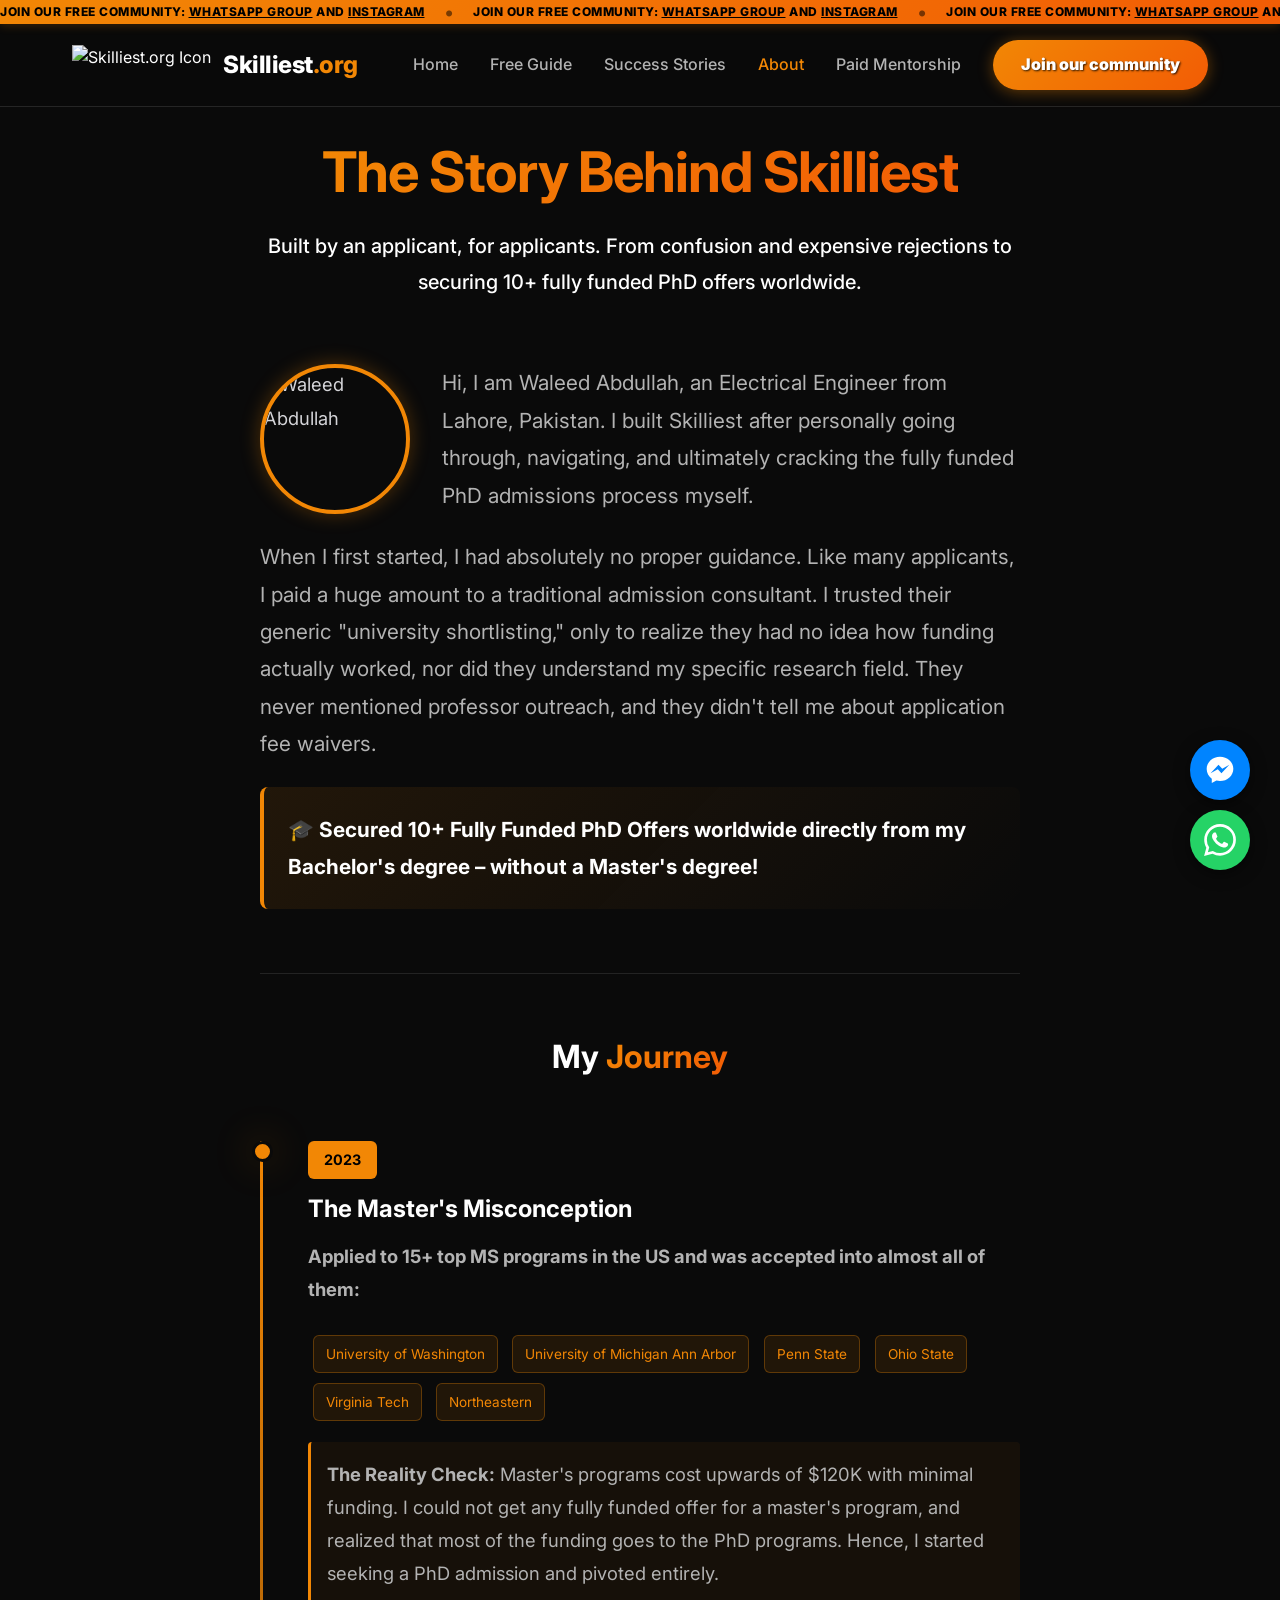
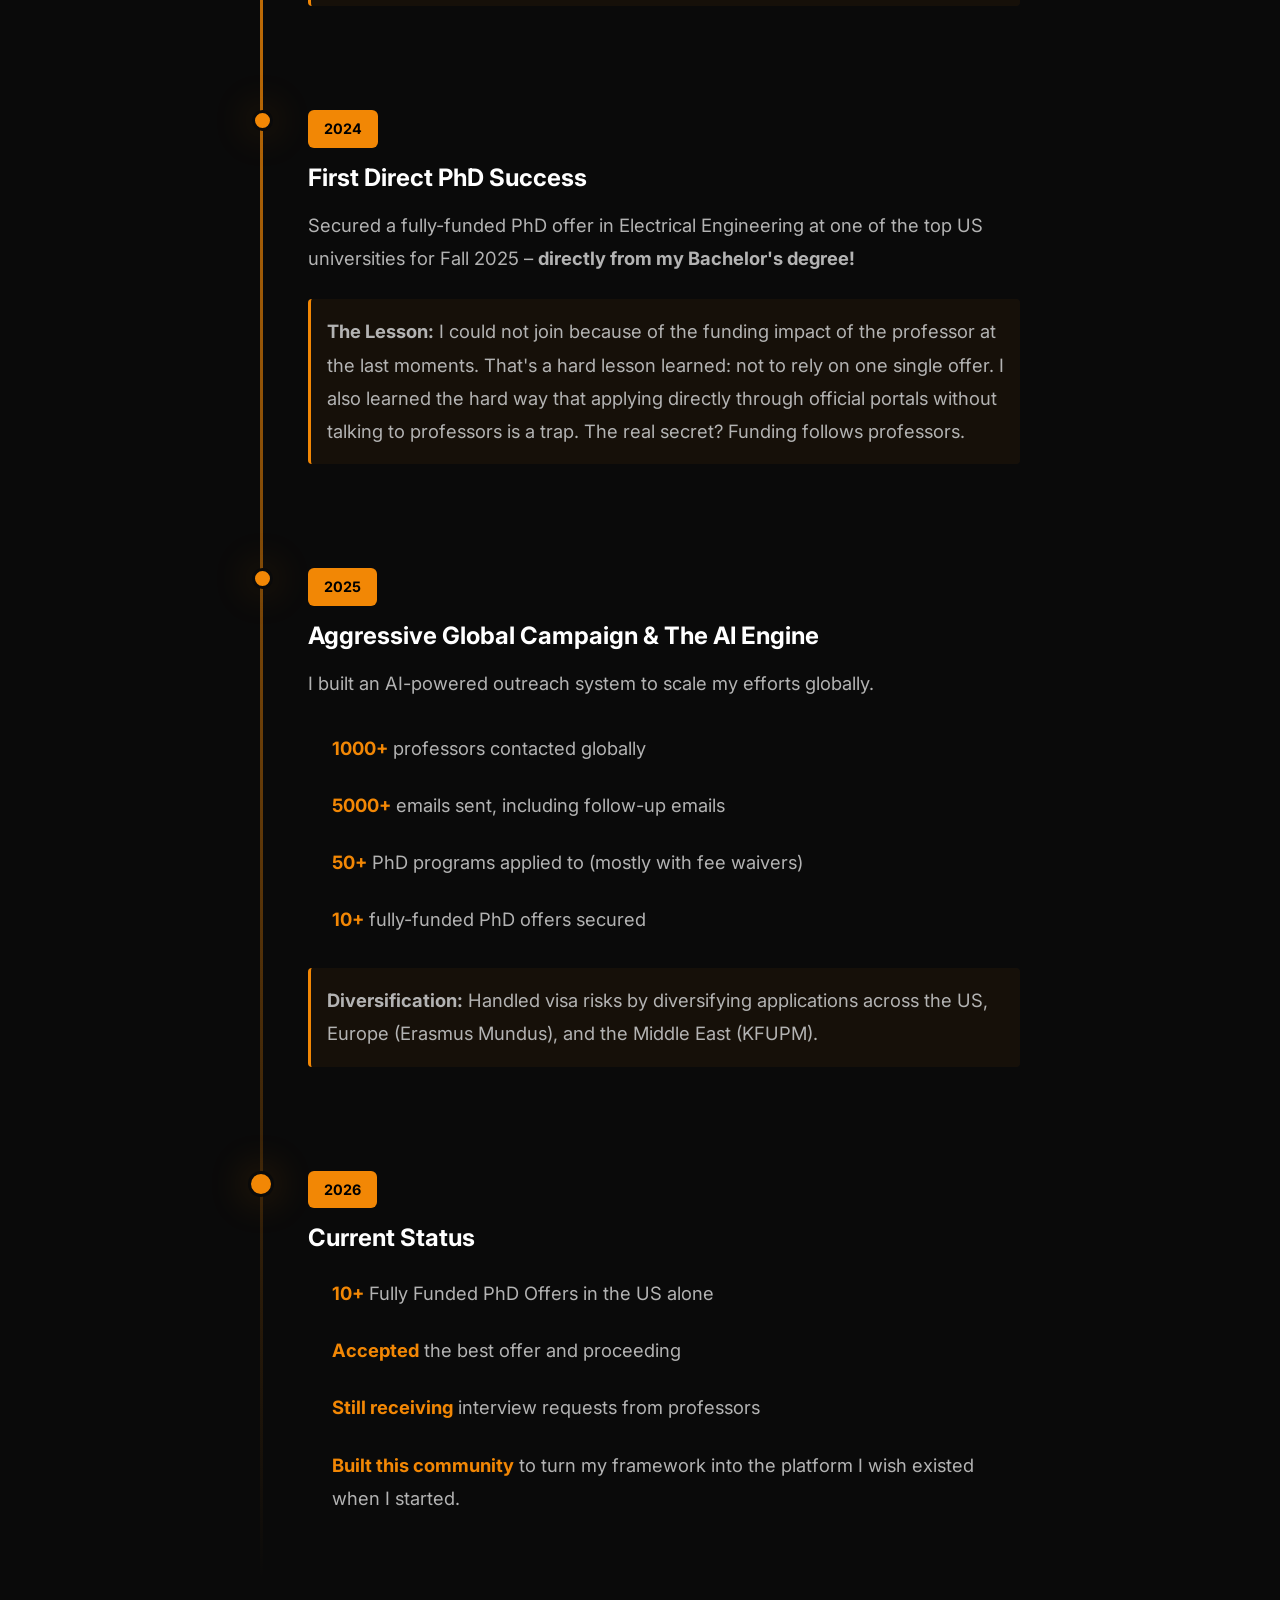
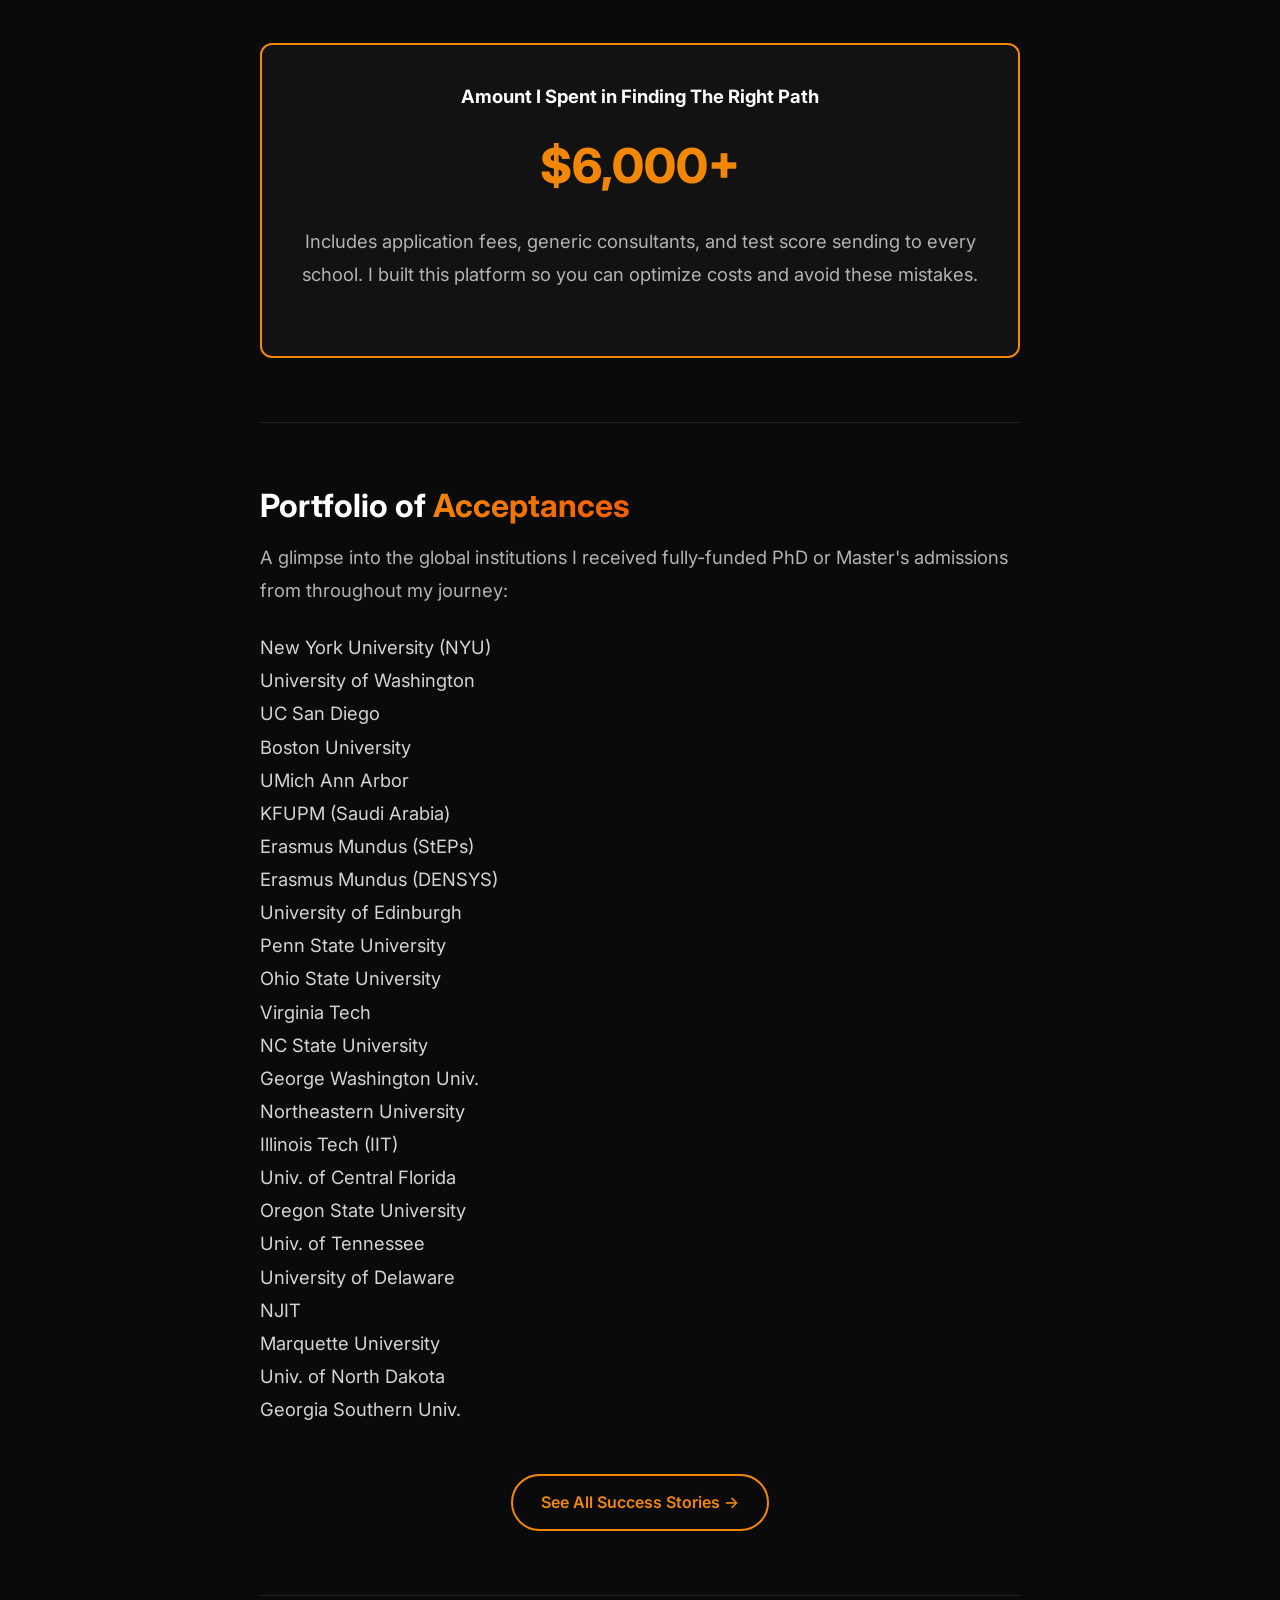
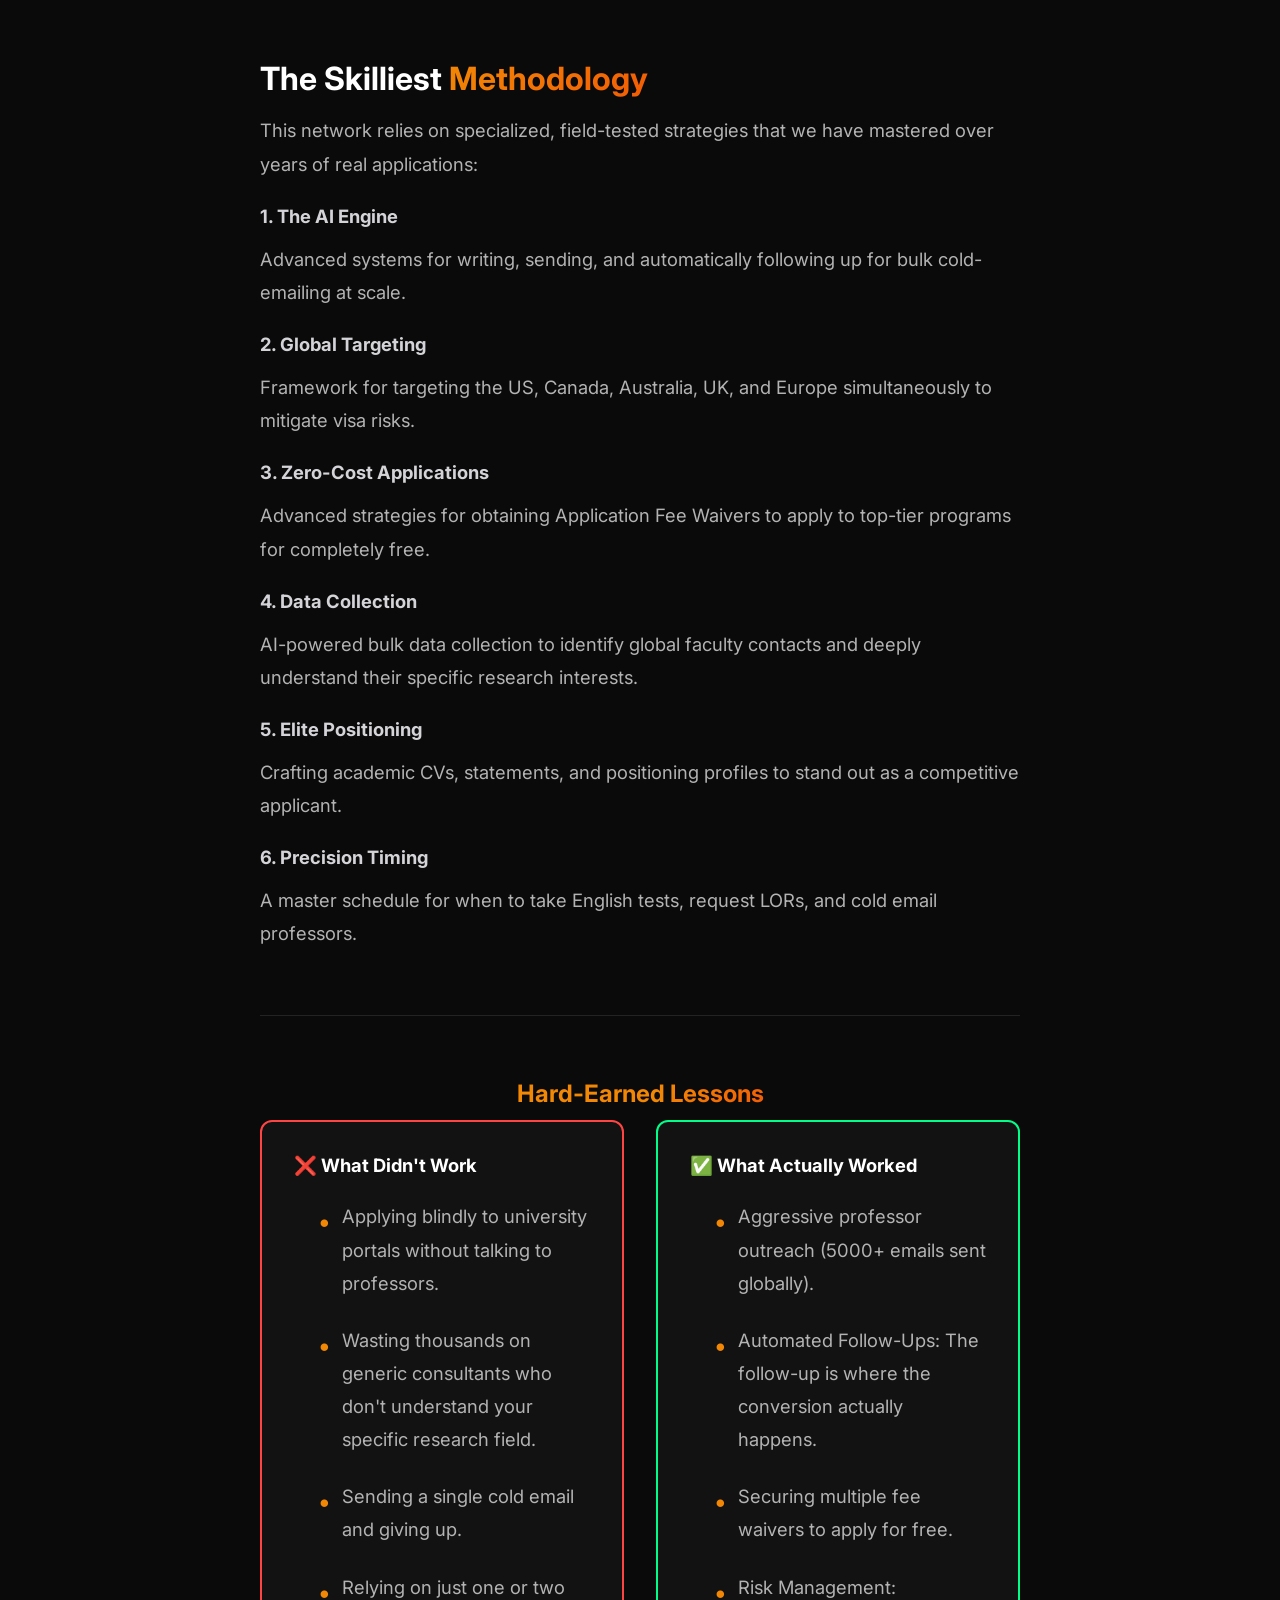
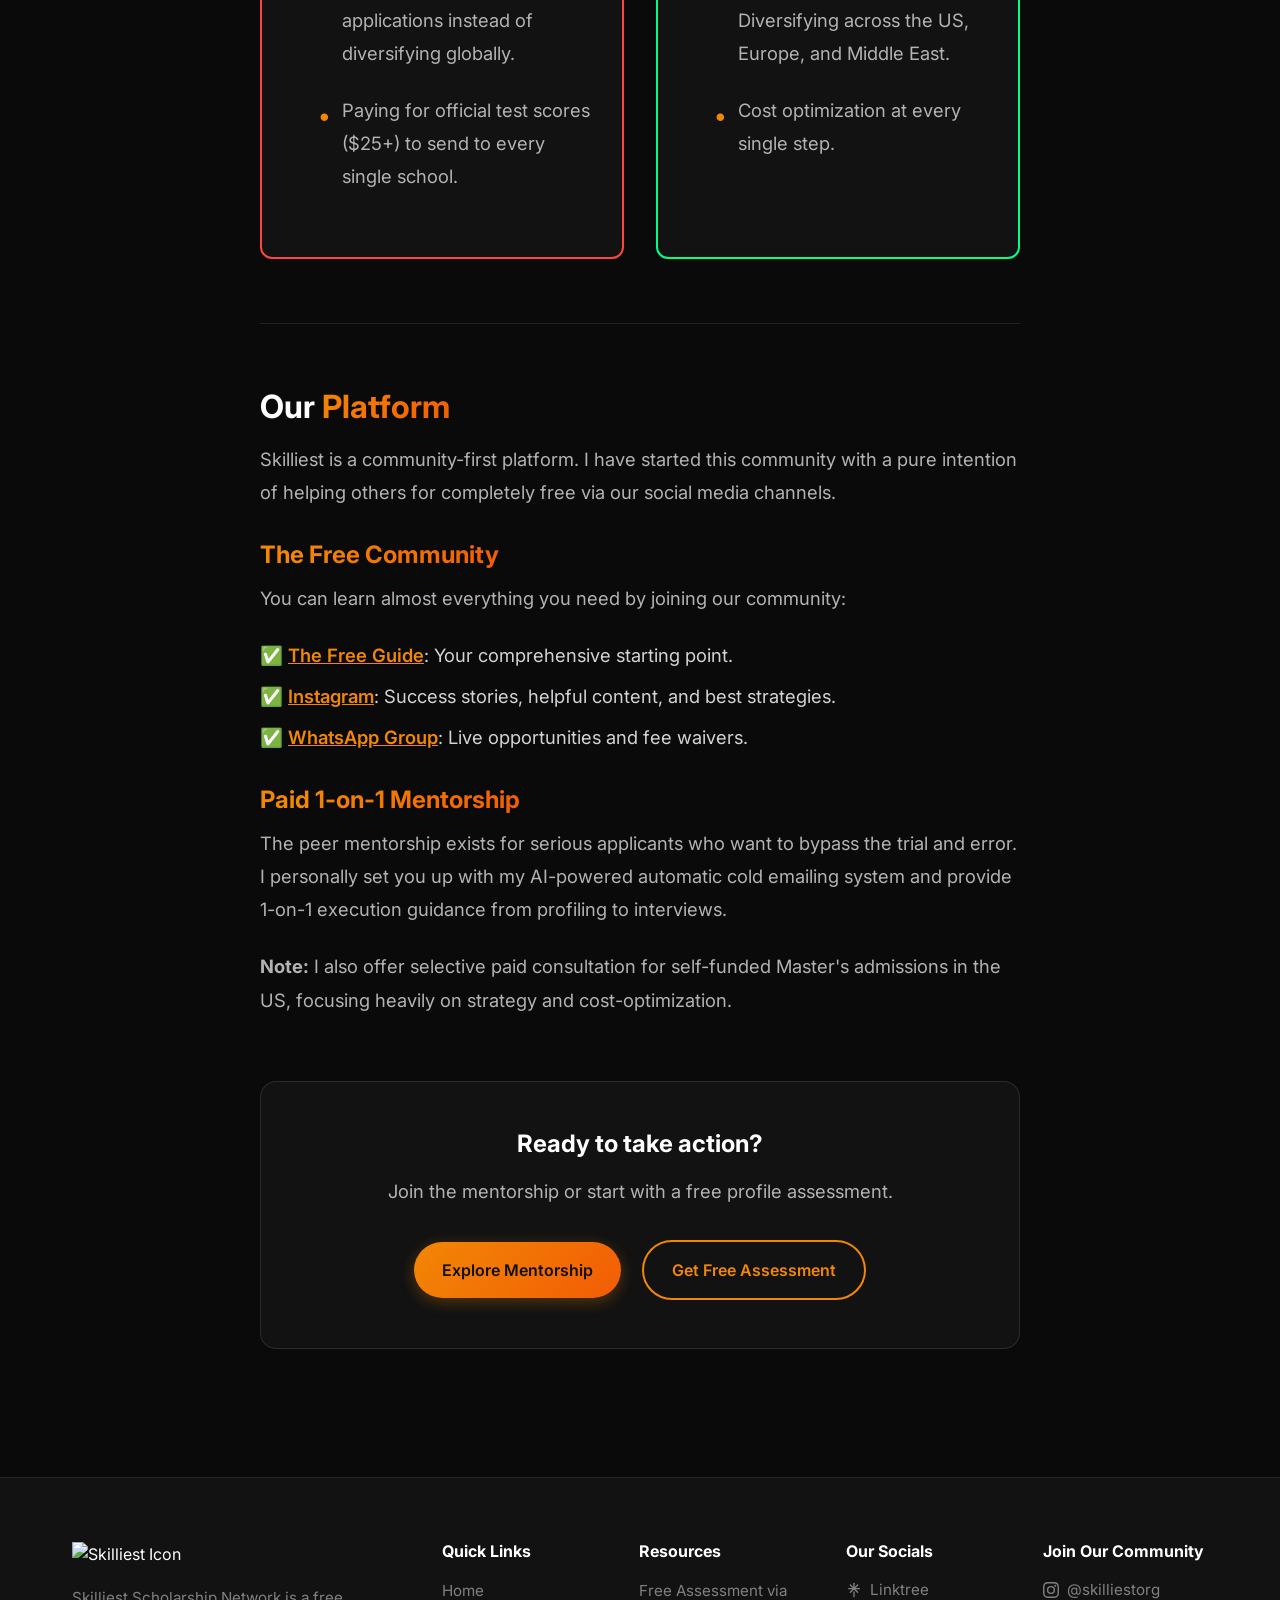
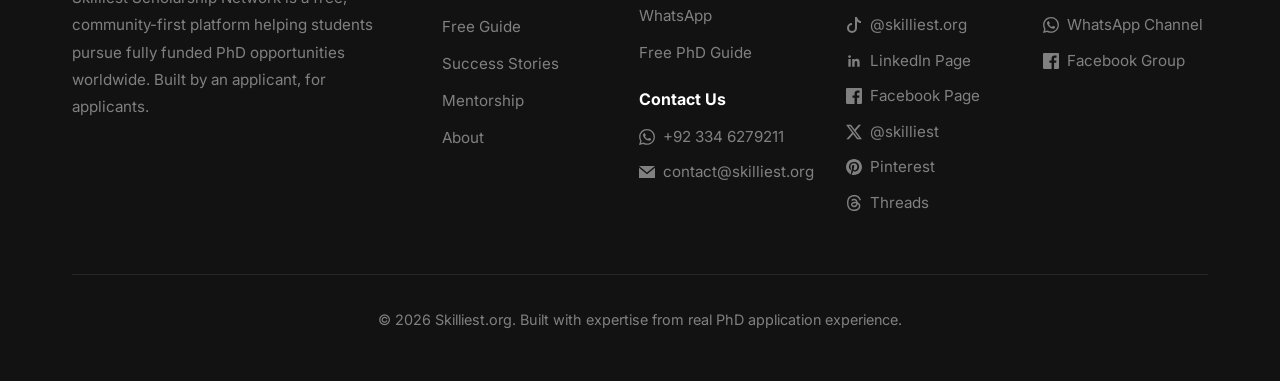
==== commit d94ee1af: "Add files via upload Manually updated" ====
--- a/about.html
+++ b/about.html
@@ -108,7 +108,8 @@
                     When I first started, I had absolutely no proper guidance. Like many applicants, I paid a huge
                     amount to a traditional admission consultant. I trusted their generic "university shortlisting,"
                     only to realize they had no idea how funding actually worked, nor did they understand my specific
-                    research field. They never mentioned professor outreach, and they didn't tell me about fee waivers.
+                    research field. They never mentioned professor outreach, and they didn't tell me about application
+                    fee waivers.
                 </p>
                 <p class="lead-text highlight-box">
                     <strong>🎓 Secured 10+ Fully Funded PhD Offers worldwide directly from my Bachelor's degree –
@@ -147,10 +148,12 @@
                     <div class="timeline-year">2024</div>
                     <div class="timeline-content">
                         <h4>First Direct PhD Success</h4>
-                        <p>Secured a fully-funded PhD offer in Electrical Engineering at a top US university for Fall
+                        <p>Secured a fully-funded PhD offer in Electrical Engineering at one of the top US universities
+                            for Fall
                             2025 – <strong>directly from my Bachelor's degree!</strong></p>
                         <p class="timeline-insight"><strong>The Lesson:</strong> I could not join because of the funding
-                            impact of the professor at the last moments. That's a hard lesson learned—not to rely on one
+                            impact of the professor at the last moments. That's a hard lesson learned: not to rely on
+                            one
                             single offer. I also learned the hard way that applying directly through official portals
                             without talking to professors is a trap. The real secret? Funding follows professors.</p>
                     </div>
@@ -193,7 +196,7 @@
                     <h4>Amount I Spent in Finding The Right Path</h4>
                     <div class="investment-amount">$6,000+</div>
                     <p>Includes application fees, generic consultants, and test score sending to every school. I built
-                        Skilliest so you can optimize costs and avoid these mistakes.</p>
+                        this platform so you can optimize costs and avoid these mistakes.</p>
                 </div>
             </div>
         </div>
@@ -262,13 +265,13 @@
             </div>
             <div class="method-card">
                 <h4>5. Elite Positioning</h4>
-                <p>Crafting academic CVs, statements, and positioning profiles to stand out as an expert in the field.
+                <p>Crafting academic CVs, statements, and positioning profiles to stand out as a competitive applicant.
                 </p>
             </div>
             <div class="method-card">
                 <h4>6. Precision Timing</h4>
-                <p>A master schedule for when to take English tests, request LORs, and launch the cold outreach
-                    campaigns.</p>
+                <p>A master schedule for when to take English tests, request LORs, and cold email
+                    professors.</p>
             </div>
         </div>
 
@@ -291,7 +294,7 @@
                 <div class="lesson-card success">
                     <h4>✅ What Actually Worked</h4>
                     <ul>
-                        <li>Aggressive professor outreach (1000+ emails sent globally).</li>
+                        <li>Aggressive professor outreach (5000+ emails sent globally).</li>
                         <li>Automated Follow-Ups: The follow-up is where the conversion actually happens.</li>
                         <li>Securing multiple fee waivers to apply for free.</li>
                         <li>Risk Management: Diversifying across the US, Europe, and Middle East.</li>
@@ -303,19 +306,18 @@
 
         <hr style="border: 0; height: 1px; background: rgba(255,255,255,0.1); margin: 4rem 0;">
 
-        <h2>The <span class="highlight-gradient">Free Ecosystem</span> vs. <span class="highlight-gradient">Paid
-                Mentorship</span></h2>
+        <h2>Our <span class="highlight-gradient">Platform</span> <span class="highlight-gradient"></span></h2>
         <p>Skilliest is a community-first platform. I have started this community with a pure intention of helping
             others for completely free via our social media channels.</p>
 
         <div style="margin-top: 2rem;">
-            <h3>The <span class="highlight-gradient">Free Ecosystem</span></h3>
-            <p>You can learn almost everything you need by engaging with our community:</p>
+            <h3>The <span class="highlight-gradient">Free Community</span></h3>
+            <p>You can learn almost everything you need by joining our community:</p>
             <ul style="list-style: none; margin-bottom: 2rem; padding-left: 0;">
                 <li style="margin-bottom: 0.5rem;">✅ <a href="guide.html" class="bullet-link">The Free Guide</a>: Your
                     comprehensive starting point.</li>
                 <li style="margin-bottom: 0.5rem;">✅ <a href="https://instagram.com/skilliestorg" target="_blank"
-                        class="bullet-link">Instagram</a>: Educational content, strategies, and success stories.</li>
+                        class="bullet-link">Instagram</a>: Success stories, helpful content, and best strategies.</li>
                 <li style="margin-bottom: 0.5rem;">✅ <a
                         href="https://chat.whatsapp.com/Lod19LJ96sOCDw7mRQlK85?mode=gi_t" target="_blank"
                         class="bullet-link">WhatsApp Group</a>: Live opportunities and fee waivers.</li>
@@ -324,9 +326,10 @@
 
             <h3>Paid <span class="highlight-gradient">1-on-1 Mentorship</span></h3>
             <p>The peer mentorship exists for serious applicants who want to bypass the trial and error. I personally
-                set you up with my AI-powered cold emailing system and provide 1-on-1 execution guidance from profiling
+                set you up with my AI-powered automatic cold emailing system and provide 1-on-1 execution guidance from
+                profiling
                 to interviews.</p>
-            <p><strong>Note:</strong> I also offer selective paid consultation for self-funded or partially-funded
+            <p><strong>Note:</strong> I also offer selective paid consultation for self-funded
                 Master's admissions in the US, focusing heavily on strategy and cost-optimization.</p>
         </div>
 
